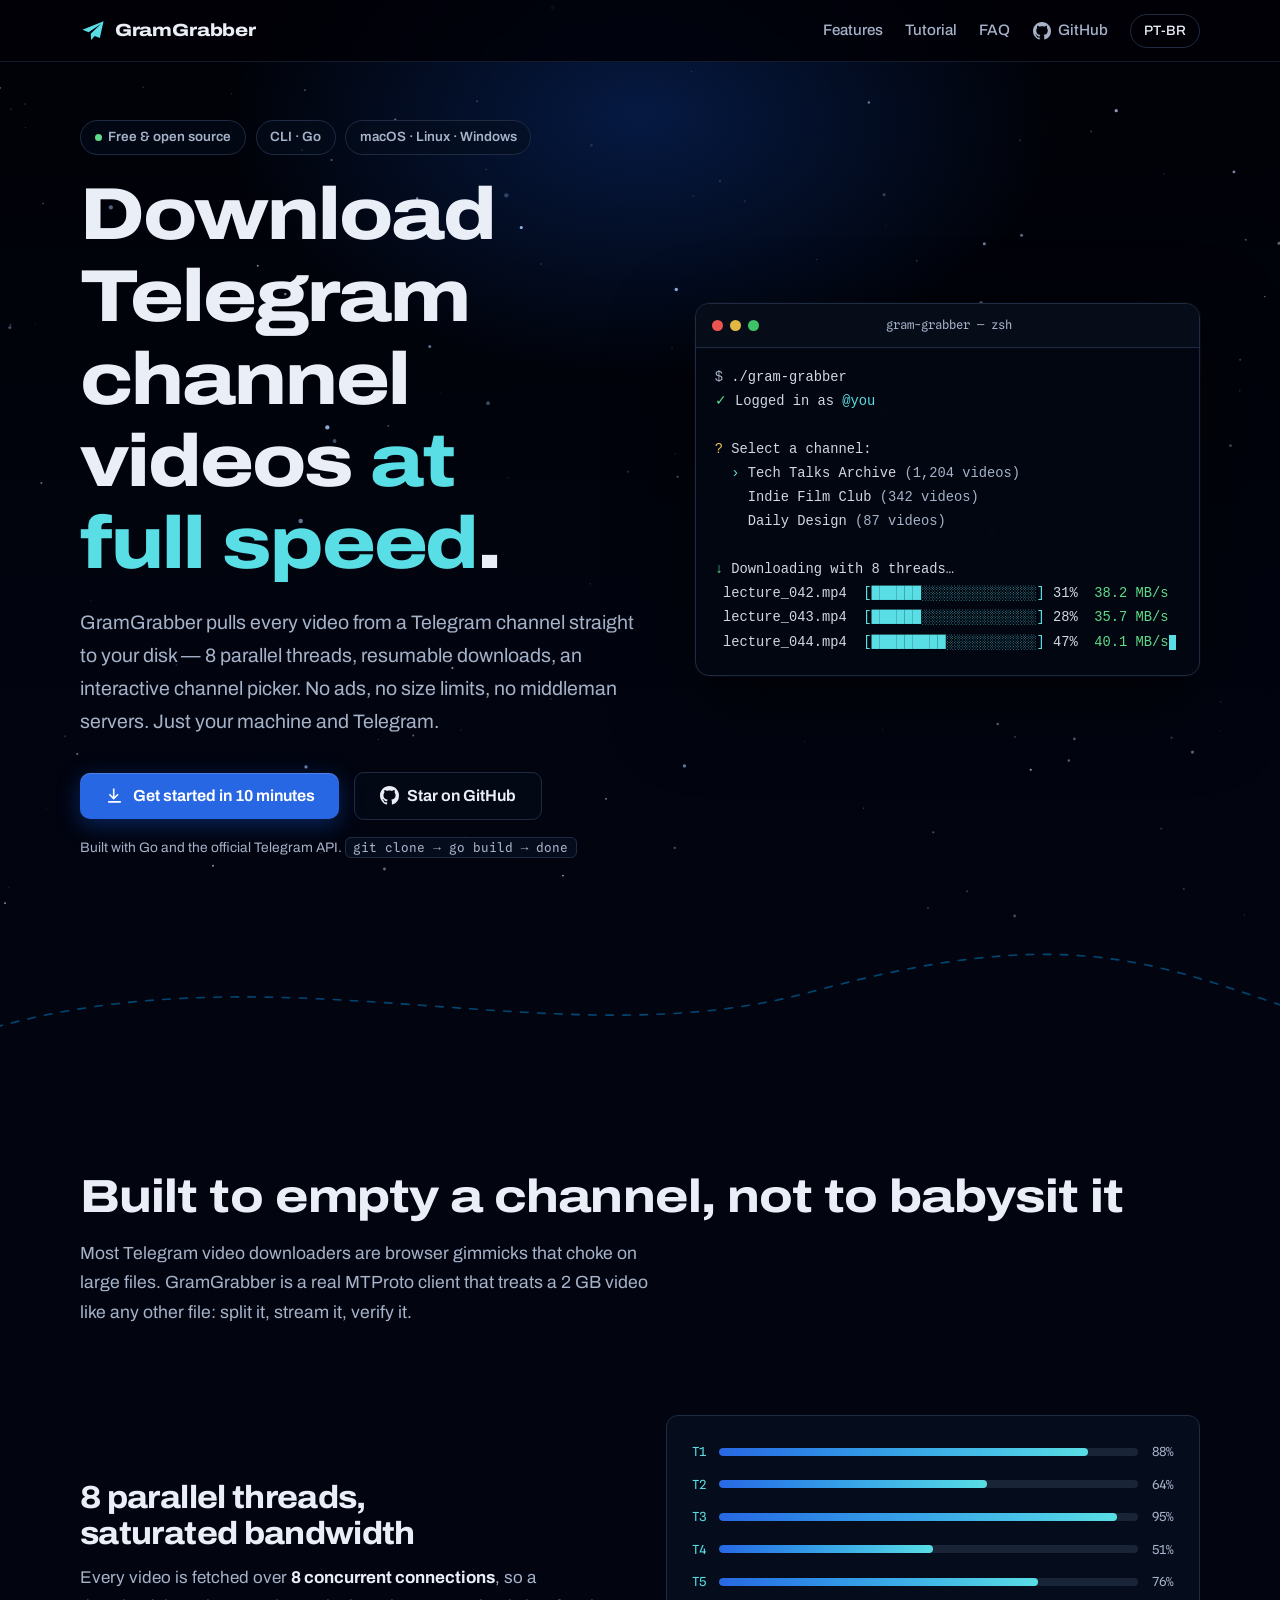
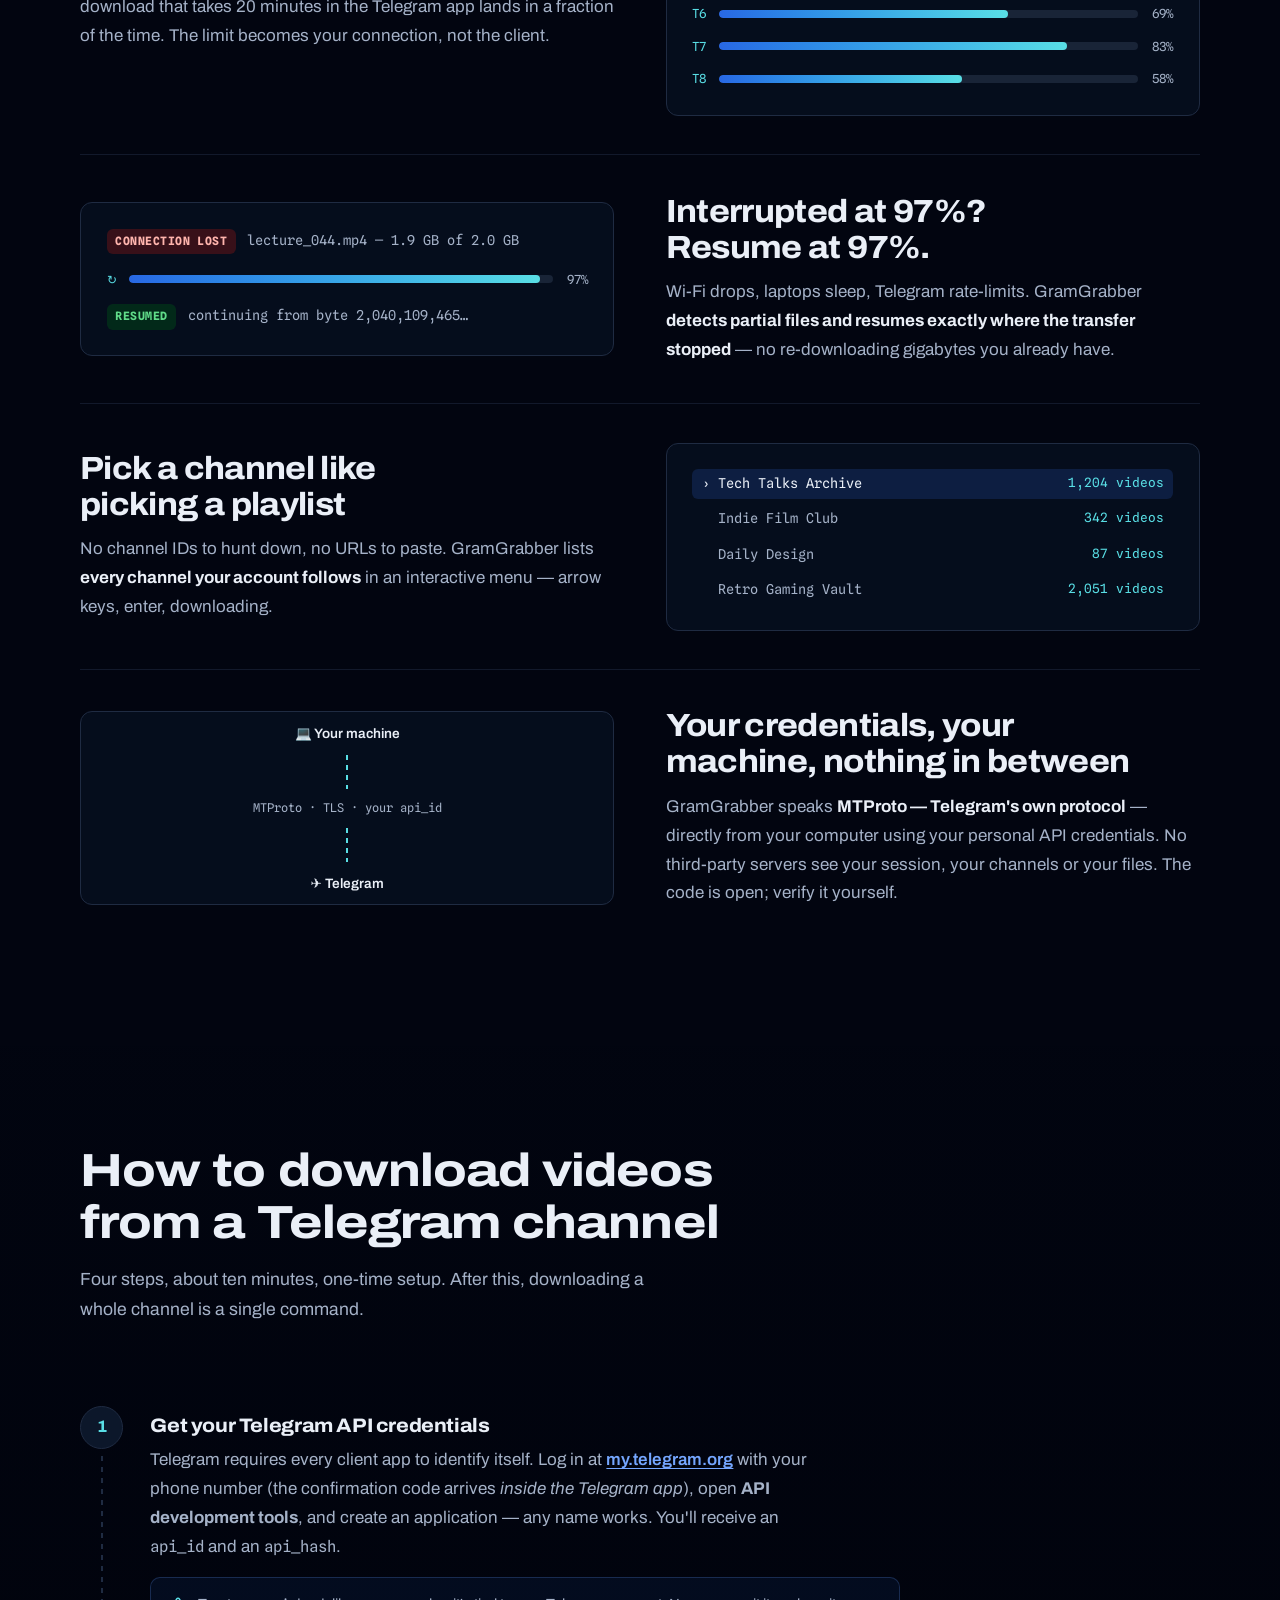
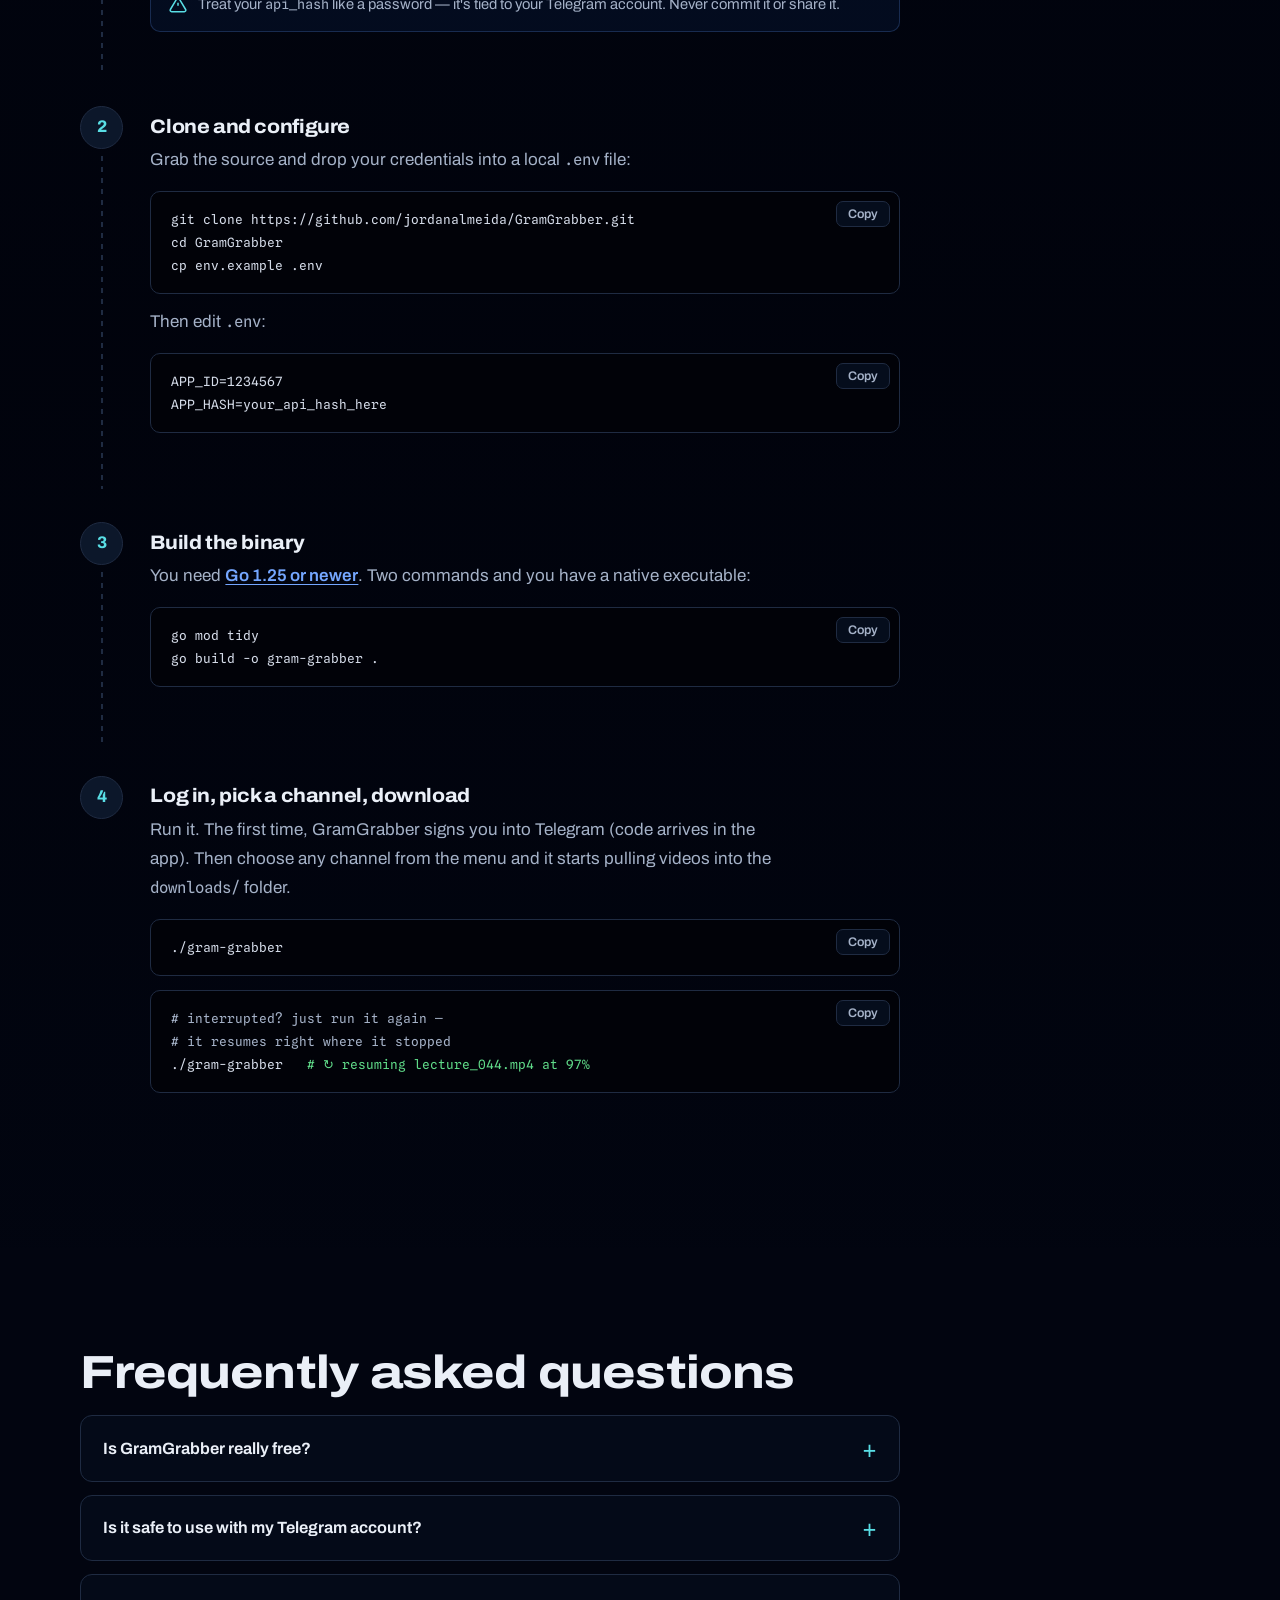
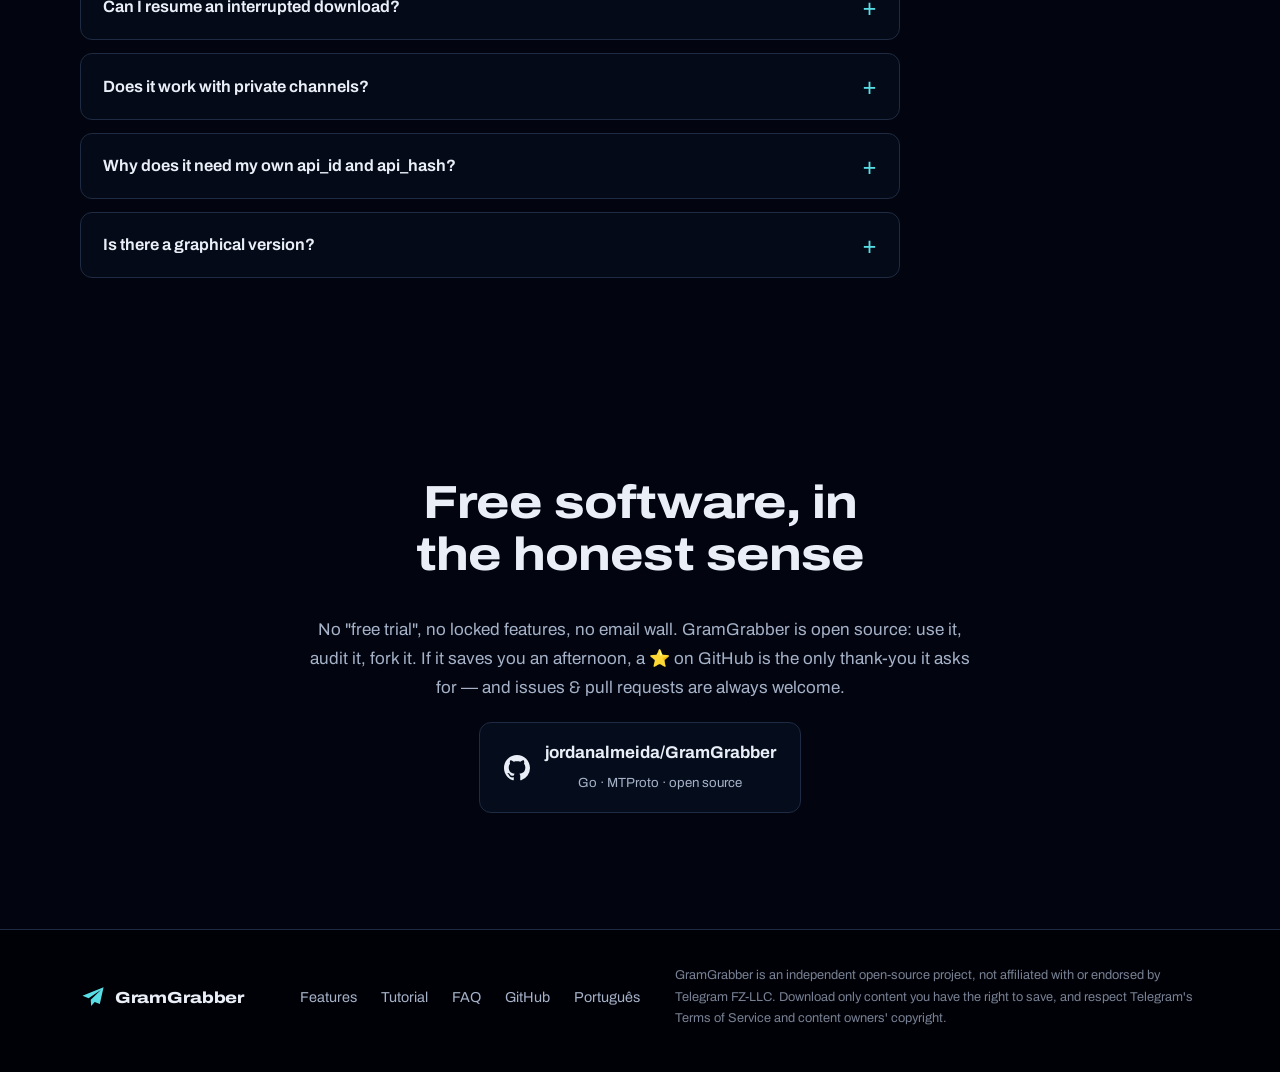
==== docs/index.html @ 890c3570 "Add bilingual landing page (EN + PT-BR) with SEO for GitHub Pages - Static HTML in docs/ ready for G" ====
<!DOCTYPE html>
<html lang="en">
<head>
<meta charset="UTF-8">
<meta name="viewport" content="width=device-width, initial-scale=1">
<title>GramGrabber — Free Open-Source Telegram Channel Video Downloader</title>
<meta name="description" content="Download videos from Telegram channels at full speed. GramGrabber is a free, open-source downloader with 8 parallel threads, resumable downloads and an interactive channel picker. No ads, no limits.">
<link rel="canonical" href="https://jordanalmeida.github.io/GramGrabber/">
<link rel="alternate" hreflang="en" href="https://jordanalmeida.github.io/GramGrabber/">
<link rel="alternate" hreflang="pt-BR" href="https://jordanalmeida.github.io/GramGrabber/pt/">
<link rel="alternate" hreflang="x-default" href="https://jordanalmeida.github.io/GramGrabber/">
<meta name="theme-color" content="#0a0d1c">
<link rel="icon" type="image/svg+xml" href="favicon.svg">

<!-- Open Graph -->
<meta property="og:type" content="website">
<meta property="og:site_name" content="GramGrabber">
<meta property="og:title" content="GramGrabber — Free Open-Source Telegram Channel Video Downloader">
<meta property="og:description" content="Download every video from a Telegram channel to your disk. 8 parallel threads, resumable downloads, open source. Free forever.">
<meta property="og:url" content="https://jordanalmeida.github.io/GramGrabber/">
<meta property="og:image" content="https://jordanalmeida.github.io/GramGrabber/og.png">
<meta property="og:image:width" content="1200">
<meta property="og:image:height" content="630">
<meta property="og:locale" content="en_US">
<meta property="og:locale:alternate" content="pt_BR">

<!-- Twitter -->
<meta name="twitter:card" content="summary_large_image">
<meta name="twitter:title" content="GramGrabber — Free Open-Source Telegram Channel Video Downloader">
<meta name="twitter:description" content="Download every video from a Telegram channel to your disk. 8 parallel threads, resumable, open source.">
<meta name="twitter:image" content="https://jordanalmeida.github.io/GramGrabber/og.png">

<!-- Structured data -->
<script type="application/ld+json">
{
  "@context": "https://schema.org",
  "@type": "SoftwareApplication",
  "name": "GramGrabber",
  "operatingSystem": "macOS, Linux, Windows",
  "applicationCategory": "UtilitiesApplication",
  "description": "A free, open-source CLI tool to download videos from Telegram channels with 8 parallel threads and resumable downloads.",
  "url": "https://jordanalmeida.github.io/GramGrabber/",
  "downloadUrl": "https://github.com/jordanalmeida/GramGrabber",
  "softwareRequirements": "Go 1.25+, Telegram API credentials",
  "offers": { "@type": "Offer", "price": "0", "priceCurrency": "USD" },
  "isAccessibleForFree": true,
  "license": "https://github.com/jordanalmeida/GramGrabber",
  "author": { "@type": "Person", "name": "Jordan Almeida", "url": "https://github.com/jordanalmeida" }
}
</script>
<script type="application/ld+json">
{
  "@context": "https://schema.org",
  "@type": "HowTo",
  "name": "How to download videos from a Telegram channel with GramGrabber",
  "description": "Get Telegram API credentials, build GramGrabber and download every video from a channel in four steps.",
  "totalTime": "PT10M",
  "tool": [{ "@type": "HowToTool", "name": "Go 1.25+" }],
  "step": [
    { "@type": "HowToStep", "position": 1, "name": "Get your Telegram API credentials", "text": "Log in at my.telegram.org, open API development tools and create an application to receive your api_id and api_hash.", "url": "https://jordanalmeida.github.io/GramGrabber/#step-1" },
    { "@type": "HowToStep", "position": 2, "name": "Clone and configure", "text": "Clone the GramGrabber repository, copy env.example to .env and fill in APP_ID and APP_HASH.", "url": "https://jordanalmeida.github.io/GramGrabber/#step-2" },
    { "@type": "HowToStep", "position": 3, "name": "Build", "text": "Run go mod tidy and go build -o gram-grabber to compile the binary.", "url": "https://jordanalmeida.github.io/GramGrabber/#step-3" },
    { "@type": "HowToStep", "position": 4, "name": "Log in and download", "text": "Run ./gram-grabber, sign in to Telegram, pick a channel from the interactive menu and watch videos land in the downloads folder.", "url": "https://jordanalmeida.github.io/GramGrabber/#step-4" }
  ]
}
</script>
<script type="application/ld+json">
{
  "@context": "https://schema.org",
  "@type": "FAQPage",
  "mainEntity": [
    { "@type": "Question", "name": "Is GramGrabber really free?", "acceptedAnswer": { "@type": "Answer", "text": "Yes. GramGrabber is free and open source. There are no ads, no premium tier, no download limits and no accounts. You can read every line of code on GitHub." } },
    { "@type": "Question", "name": "Is it safe to use with my Telegram account?", "acceptedAnswer": { "@type": "Answer", "text": "GramGrabber talks directly to Telegram through the official MTProto API using your own API credentials. Nothing passes through third-party servers, and your session stays on your machine." } },
    { "@type": "Question", "name": "Can I resume an interrupted download?", "acceptedAnswer": { "@type": "Answer", "text": "Yes. GramGrabber detects partially downloaded files and offers to resume exactly where the transfer stopped." } },
    { "@type": "Question", "name": "Does it work with private channels?", "acceptedAnswer": { "@type": "Answer", "text": "It works with any channel your Telegram account can access, including private channels you are a member of." } },
    { "@type": "Question", "name": "Why does it need my own api_id and api_hash?", "acceptedAnswer": { "@type": "Answer", "text": "Telegram requires every MTProto client to identify itself with API credentials. Using your own keeps the connection between you and Telegram only — GramGrabber never sees or stores them anywhere else." } },
    { "@type": "Question", "name": "Is there a graphical version?", "acceptedAnswer": { "@type": "Answer", "text": "A desktop app with a graphical interface is on the roadmap. Today GramGrabber ships as a fast command-line tool for macOS, Linux and Windows." } }
  ]
}
</script>

<style>
/* ============ tokens ============ */
:root{
  --bg: oklch(11.5% 0.03 262);
  --bg-deep: oklch(8% 0.025 262);
  --surface: oklch(16% 0.035 262);
  --surface-2: oklch(20.5% 0.042 262);
  --line: oklch(29% 0.045 262);
  --ink: oklch(95% 0.012 262);
  --muted: oklch(76% 0.035 262);
  --primary: oklch(55% 0.2 262);
  --primary-deep: oklch(46% 0.19 262);
  --primary-bright: oklch(73% 0.145 262);
  --accent: oklch(83% 0.115 200);
  --success: oklch(80% 0.16 152);
  --amber: oklch(83% 0.13 85);
  --radius: 12px;
  --z-nav: 10;
  --z-skip: 20;
  --font-sans: "Archivo", system-ui, -apple-system, sans-serif;
  --font-mono: "Spline Sans Mono", ui-monospace, "SF Mono", Menlo, monospace;
}
*,*::before,*::after{ box-sizing:border-box; margin:0; padding:0 }
html{ scroll-behavior:smooth; scroll-padding-top:5.5rem }
@media (prefers-reduced-motion: reduce){ html{ scroll-behavior:auto } }
body{
  background:var(--bg); color:var(--ink);
  font-family:var(--font-sans); font-size:1.0625rem; line-height:1.7;
  -webkit-font-smoothing:antialiased; overflow-x:hidden;
}
img,svg,canvas{ max-width:100%; display:block }
a{ color:var(--primary-bright); text-decoration-thickness:1px; text-underline-offset:3px }
a:hover{ color:var(--accent) }
h1,h2,h3{ line-height:1.12; text-wrap:balance; font-weight:750;
  font-variation-settings:"wdth" 118; letter-spacing:-0.02em }
h2{ font-size:clamp(1.8rem, 1.1rem + 3vw, 2.9rem); margin-bottom:1rem }
h3{ font-size:1.22rem; font-variation-settings:"wdth" 108 }
p{ max-width:68ch; text-wrap:pretty }
code,kbd{ font-family:var(--font-mono); font-size:.92em }
:focus-visible{ outline:2px solid var(--accent); outline-offset:3px; border-radius:4px }
::selection{ background:var(--primary); color:#fff }

.skip-link{ position:fixed; top:-4rem; left:1rem; z-index:var(--z-skip);
  background:var(--primary); color:#fff; padding:.6rem 1rem; border-radius:8px;
  transition:top .2s ease-out }
.skip-link:focus{ top:1rem }

.wrap{ width:min(1120px, 100% - 3rem); margin-inline:auto }
@media (max-width:640px){ .wrap{ width:calc(100% - 2.5rem) } }

/* ============ nav ============ */
.nav{
  position:fixed; inset:0 0 auto 0; z-index:var(--z-nav);
  background:color-mix(in oklab, var(--bg-deep) 82%, transparent);
  backdrop-filter:blur(14px); -webkit-backdrop-filter:blur(14px);
  border-bottom:1px solid color-mix(in oklab, var(--line) 60%, transparent);
}
.nav-inner{ display:flex; align-items:center; gap:1.6rem; padding:.85rem 0 }
.brand{ display:flex; align-items:center; gap:.55rem; font-weight:800; font-size:1.1rem;
  font-variation-settings:"wdth" 120; color:var(--ink); text-decoration:none; letter-spacing:-0.01em }
.brand svg{ width:26px; height:26px }
.nav-links{ display:flex; gap:1.4rem; margin-left:auto; align-items:center }
.nav-links a{ color:var(--muted); text-decoration:none; font-size:.95rem; font-weight:500 }
.nav-links a:hover{ color:var(--ink) }
.lang-switch{ border:1px solid var(--line); border-radius:999px; padding:.28rem .8rem;
  font-size:.85rem !important; color:var(--ink) !important; white-space:nowrap }
.lang-switch:hover{ border-color:var(--primary-bright) }
.nav-gh{ display:inline-flex; align-items:center; gap:.45rem }
.nav-gh svg{ width:18px; height:18px; fill:currentColor }
@media (max-width:820px){ .nav-links a:not(.lang-switch):not(.nav-gh){ display:none } }

/* ============ hero ============ */
.hero{ position:relative; min-height:100svh; display:flex; flex-direction:column;
  justify-content:center; padding:7.5rem 0 4rem; isolation:isolate; overflow:clip;
  background:linear-gradient(180deg, var(--bg-deep) 0%, var(--bg) 78%, var(--bg) 100%) }
#sky{ position:absolute; inset:0; z-index:-2; width:100%; height:100% }
.hero-glow{ position:absolute; z-index:-1; width:min(900px,120vw); aspect-ratio:1.6;
  left:50%; top:-18%; transform:translateX(-50%);
  background:radial-gradient(ellipse at center, oklch(46% 0.19 262 / .32), transparent 65%);
  pointer-events:none }
.hero-grid{ display:grid; grid-template-columns:1.05fr .95fr; gap:3.5rem; align-items:center }
.hero-grid > *{ min-width:0 }
@media (max-width:920px){ .hero-grid{ grid-template-columns:1fr; gap:2.8rem } }
.hero h1{
  font-size:clamp(2.5rem, 1.2rem + 5.4vw, 4.6rem);
  font-weight:800; letter-spacing:-0.028em; margin:1.1rem 0 1.3rem;
}
.hero h1 em{ font-style:normal; color:var(--accent) }
.hero-sub{ font-size:clamp(1.05rem, 1rem + .35vw, 1.22rem); color:var(--muted); max-width:52ch }
.hero-badges{ display:flex; flex-wrap:wrap; gap:.6rem; align-items:center }
.pill{ display:inline-flex; align-items:center; gap:.42rem; border:1px solid var(--line);
  border-radius:999px; padding:.32rem .85rem; font-size:.84rem; font-weight:600; color:var(--muted);
  background:color-mix(in oklab, var(--surface) 55%, transparent) }
.pill .dot{ width:7px; height:7px; border-radius:50%; background:var(--success) }
.cta-row{ display:flex; flex-wrap:wrap; gap:.9rem; margin-top:2.1rem; align-items:center }
.btn{ display:inline-flex; align-items:center; gap:.55rem; font-weight:650; font-size:1rem;
  padding:.85rem 1.55rem; border-radius:10px; text-decoration:none; line-height:1;
  transition:transform .18s cubic-bezier(.22,1,.36,1), box-shadow .18s ease-out, background .18s ease-out }
.btn-primary{ background:var(--primary); color:#fff;
  box-shadow:0 6px 22px oklch(46% 0.19 262 / .45), inset 0 1px 0 oklch(100% 0 0 / .18) }
.btn-primary:hover{ background:var(--primary-deep); color:#fff; transform:translateY(-2px);
  box-shadow:0 10px 30px oklch(46% 0.19 262 / .55), inset 0 1px 0 oklch(100% 0 0 / .18) }
.btn-ghost{ border:1px solid var(--line); color:var(--ink);
  background:color-mix(in oklab, var(--surface) 45%, transparent) }
.btn-ghost:hover{ border-color:var(--primary-bright); color:var(--ink); transform:translateY(-2px) }
.btn svg{ width:19px; height:19px; fill:currentColor }
.hero-note{ font-size:.86rem; color:var(--muted); margin-top:1rem }
.hero-note code{ background:var(--surface); border:1px solid var(--line);
  padding:.15rem .45rem; border-radius:6px }

/* ============ terminal ============ */
.term{ background:oklch(13% 0.028 262 / .92); border:1px solid var(--line);
  border-radius:14px; overflow:hidden; font-family:var(--font-mono); font-size:.86rem;
  box-shadow:0 30px 80px oklch(5% 0.02 262 / .6), 0 0 0 1px oklch(100% 0 0 / .03);
  backdrop-filter:blur(6px); -webkit-backdrop-filter:blur(6px) }
.term-bar{ display:flex; align-items:center; gap:.45rem; padding:.7rem 1rem;
  border-bottom:1px solid var(--line); background:oklch(17% 0.03 262 / .8) }
.term-bar i{ width:11px; height:11px; border-radius:50%; background:var(--line) }
.term-bar i:nth-child(1){ background:oklch(65% 0.19 25) }
.term-bar i:nth-child(2){ background:oklch(80% 0.14 90) }
.term-bar i:nth-child(3){ background:oklch(72% 0.17 150) }
.term-title{ margin-left:auto; margin-right:auto; color:var(--muted); font-size:.76rem;
  transform:translateX(-1.6rem) }
.term-body{ padding:1.1rem 1.2rem 1.3rem; min-height:19.5rem; line-height:1.75;
  color:oklch(88% 0.02 262); overflow-x:auto }
@media (max-width:480px){ .term{ font-size:.7rem } .term-body{ min-height:16rem } }
.term-body .tp{ color:var(--muted) } /* prompt */
.term-body .tg{ color:var(--success) }
.term-body .tc{ color:var(--accent) }
.term-body .ta{ color:var(--amber) }
.term-body .bar-bg{ color:oklch(38% 0.05 262) }
.term-caret{ display:inline-block; width:.55em; height:1.05em; background:var(--accent);
  vertical-align:text-bottom; animation:blink 1.06s steps(1) infinite }
@keyframes blink{ 50%{ opacity:0 } }
@media (prefers-reduced-motion: reduce){ .term-caret{ animation:none } }

/* ============ flight path divider ============ */
.flight{ position:relative; height:150px; margin:-1px 0; pointer-events:none }
.flight svg{ position:absolute; inset:0; width:100%; height:100% }
.flight .path{ fill:none; stroke:oklch(55% 0.16 240 / .55); stroke-width:1.6;
  stroke-dasharray:7 9; stroke-linecap:round }
.flight .plane{ fill:var(--accent) }

/* ============ sections ============ */
section{ padding:clamp(4rem, 3rem + 4vw, 7rem) 0; position:relative }
.section-lede{ color:var(--muted); font-size:1.1rem; max-width:58ch; margin-bottom:3rem }

/* features — alternating rows */
.feat{ display:grid; grid-template-columns:1fr 1fr; gap:clamp(2rem,4vw,4.5rem);
  align-items:center; padding:clamp(2.2rem,3vw,3.4rem) 0 }
.feat + .feat{ border-top:1px solid color-mix(in oklab, var(--line) 55%, transparent) }
.feat:nth-child(even) .feat-visual{ order:-1 }
@media (max-width:820px){
  .feat{ grid-template-columns:1fr }
  .feat:nth-child(even) .feat-visual{ order:0 }
}
.feat h3{ font-size:clamp(1.4rem,1.1rem + 1.4vw,2rem); margin-bottom:.8rem }
.feat p{ color:var(--muted) }
.feat p strong{ color:var(--ink) }
.feat-visual{ background:var(--surface); border:1px solid var(--line); border-radius:var(--radius);
  padding:1.6rem; font-family:var(--font-mono); font-size:.85rem; overflow:hidden }
.threads{ display:grid; gap:.7rem }
.thread{ display:grid; grid-template-columns:auto 1fr auto; gap:.8rem; align-items:center;
  color:var(--muted) }
.thread .tno{ color:var(--accent); font-size:.78rem }
.thread .track{ height:8px; border-radius:99px; background:oklch(26% 0.04 262); overflow:hidden }
.thread .fill{ display:block; height:100%; border-radius:99px;
  background:linear-gradient(90deg, var(--primary), var(--accent));
  width:var(--w,60%); transition:width 1.4s cubic-bezier(.22,1,.36,1) }
.thread .pct{ font-size:.78rem; min-width:3.2ch; text-align:right }
.resume-demo{ display:grid; gap:.9rem; color:var(--muted) }
.resume-demo .row{ display:flex; gap:.7rem; align-items:baseline; flex-wrap:wrap }
.resume-demo .tag{ font-size:.72rem; font-weight:700; letter-spacing:.04em; padding:.18rem .55rem;
  border-radius:6px }
.tag-stop{ background:oklch(35% 0.12 25 / .5); color:oklch(85% 0.1 25) }
.tag-go{ background:oklch(32% 0.1 152 / .55); color:var(--success) }
.picker-demo{ display:grid; gap:.35rem; color:var(--muted) }
.picker-demo .sel{ color:var(--ink); background:oklch(30% 0.09 262 / .6); border-radius:6px;
  padding:.2rem .6rem; display:flex; justify-content:space-between; gap:1rem }
.picker-demo .opt{ padding:.2rem .6rem; display:flex; justify-content:space-between; gap:1rem }
.picker-demo .count{ color:var(--accent); font-size:.8rem }
.mtproto{ display:grid; gap:.6rem; justify-items:center; text-align:center; padding:.6rem 0 }
.mtproto .node{ display:flex; align-items:center; gap:.55rem; color:var(--ink); font-weight:600;
  font-family:var(--font-sans) }
.mtproto .link-line{ width:2px; height:34px;
  background:repeating-linear-gradient(180deg, var(--accent) 0 5px, transparent 5px 10px) }
.mtproto .lbl{ font-size:.75rem; color:var(--muted) }

/* ============ tutorial ============ */
.tutorial{ background:linear-gradient(180deg, var(--bg) 0%, oklch(10% 0.03 262) 50%, var(--bg) 100%) }
.steps{ display:block; counter-reset:step; max-width:820px }
.step{ position:relative; padding:2.2rem 0 2.6rem 4.4rem }
.step::before{ counter-increment:step; content:counter(step);
  position:absolute; left:0; top:2.05rem; width:2.7rem; height:2.7rem;
  display:grid; place-items:center; border-radius:50%;
  background:var(--surface-2); border:1px solid var(--line);
  color:var(--accent); font-weight:750; font-size:1.05rem }
.step::after{ content:""; position:absolute; left:1.32rem; top:5.2rem; bottom:0; width:2px;
  background:repeating-linear-gradient(180deg, var(--line) 0 5px, transparent 5px 11px) }
.step:last-child::after{ display:none }
.step h3{ margin-bottom:.55rem; padding-top:.45rem }
.step p{ color:var(--muted); margin-bottom:1rem }
.step p a{ font-weight:600 }
.codeblock{ position:relative; background:oklch(9% 0.025 262); border:1px solid var(--line);
  border-radius:10px; margin:.9rem 0; max-width:100% }
.codeblock pre{ padding:1rem 5.2rem 1rem 1.2rem; overflow-x:auto; font-family:var(--font-mono);
  font-size:.87rem; line-height:1.65; color:oklch(89% 0.02 262) }
.codeblock .cm{ color:var(--muted) }
.codeblock .cs{ color:var(--success) }
.copy-btn{ position:absolute; top:.55rem; right:.55rem; border:1px solid var(--line);
  background:var(--surface); color:var(--muted); font-family:var(--font-sans); font-size:.78rem;
  font-weight:600; padding:.32rem .7rem; border-radius:7px; cursor:pointer;
  transition:color .15s, border-color .15s }
.copy-btn:hover{ color:var(--ink); border-color:var(--primary-bright) }
.step-tip{ display:flex; gap:.7rem; background:oklch(20% 0.06 262 / .5);
  border:1px solid oklch(38% 0.09 262 / .6); border-radius:10px; padding:.85rem 1.1rem;
  font-size:.92rem; color:var(--muted) }
.step-tip svg{ flex:none; width:18px; height:18px; margin-top:.22rem; stroke:var(--accent) }

/* ============ faq ============ */
.faq-list{ max-width:820px; display:grid; gap:.8rem }
.faq-item{ border:1px solid var(--line); border-radius:var(--radius);
  background:color-mix(in oklab, var(--surface) 70%, transparent); overflow:hidden }
.faq-item summary{ cursor:pointer; list-style:none; display:flex; justify-content:space-between;
  gap:1rem; align-items:center; padding:1.15rem 1.4rem; font-weight:650; font-size:1.02rem }
.faq-item summary::-webkit-details-marker{ display:none }
.faq-item summary::after{ content:"+"; font-size:1.5rem; font-weight:400; color:var(--accent);
  line-height:1; transition:transform .25s cubic-bezier(.22,1,.36,1) }
.faq-item[open] summary::after{ transform:rotate(45deg) }
.faq-item .faq-a{ padding:0 1.4rem 1.25rem; color:var(--muted) }
@media (prefers-reduced-motion: reduce){ .faq-item summary::after{ transition:none } }

/* ============ open source ============ */
.oss{ text-align:center; padding-bottom:clamp(5rem,4rem + 4vw,8rem) }
.oss-inner{ max-width:680px; margin-inline:auto; display:grid; justify-items:center; gap:1.2rem }
.oss p{ color:var(--muted) }
.gh-card{ display:inline-flex; align-items:center; gap:.9rem; border:1px solid var(--line);
  border-radius:12px; padding:1rem 1.5rem; text-decoration:none; color:var(--ink);
  background:var(--surface); transition:border-color .2s, transform .2s cubic-bezier(.22,1,.36,1) }
.gh-card:hover{ border-color:var(--primary-bright); transform:translateY(-2px); color:var(--ink) }
.gh-card svg{ width:26px; height:26px; fill:var(--ink) }
.gh-card .gh-name{ font-weight:700 }
.gh-card .gh-sub{ font-size:.83rem; color:var(--muted) }

/* ============ footer ============ */
footer{ border-top:1px solid var(--line); padding:2.2rem 0 2.6rem;
  color:var(--muted); font-size:.9rem; background:var(--bg-deep) }
.foot-inner{ display:flex; flex-wrap:wrap; gap:1.2rem 2.2rem; align-items:center }
.foot-inner .brand{ font-size:1rem }
.foot-links{ display:flex; gap:1.5rem; margin-left:auto; flex-wrap:wrap }
.foot-links a{ color:var(--muted); text-decoration:none }
.foot-links a:hover{ color:var(--ink) }
.legal{ width:100%; font-size:.8rem; color:oklch(60% 0.03 262); max-width:75ch }

/* ============ reveals (JS enhancement only) ============ */
.js .reveal{ opacity:0; transform:translateY(22px);
  transition:opacity .7s ease-out, transform .7s cubic-bezier(.22,1,.36,1) }
.js .reveal.in{ opacity:1; transform:none }
@media (prefers-reduced-motion: reduce){
  .js .reveal{ opacity:1; transform:none; transition:none }
}
</style>

<link rel="preconnect" href="https://fonts.googleapis.com">
<link rel="preconnect" href="https://fonts.gstatic.com" crossorigin>
<link href="https://fonts.googleapis.com/css2?family=Archivo:wdth,wght@62..125,100..900&family=Spline+Sans+Mono:wght@400;500;600&display=swap" rel="stylesheet">
</head>
<body>
<a class="skip-link" href="#main">Skip to content</a>

<nav class="nav" aria-label="Main">
  <div class="wrap nav-inner">
    <a class="brand" href="#top" aria-label="GramGrabber home">
      <svg viewBox="0 0 32 32" aria-hidden="true"><path d="M29 4 3 14.4l7.6 3.2L26 7 13.2 19.5l.5 7.5 4.4-5 6.3 2.7L29 4Z" fill="oklch(83% 0.115 200)"/></svg>
      GramGrabber
    </a>
    <div class="nav-links">
      <a href="#features">Features</a>
      <a href="#tutorial">Tutorial</a>
      <a href="#faq">FAQ</a>
      <a class="nav-gh" href="https://github.com/jordanalmeida/GramGrabber" rel="noopener">
        <svg viewBox="0 0 16 16" aria-hidden="true"><path d="M8 0C3.58 0 0 3.58 0 8c0 3.54 2.29 6.53 5.47 7.59.4.07.55-.17.55-.38 0-.19-.01-.82-.01-1.49-2.01.37-2.53-.49-2.69-.94-.09-.23-.48-.94-.82-1.13-.28-.15-.68-.52-.01-.53.63-.01 1.08.58 1.23.82.72 1.21 1.87.87 2.33.66.07-.52.28-.87.51-1.07-1.78-.2-3.64-.89-3.64-3.95 0-.87.31-1.59.82-2.15-.08-.2-.36-1.02.08-2.12 0 0 .67-.21 2.2.82.64-.18 1.32-.27 2-.27s1.36.09 2 .27c1.53-1.04 2.2-.82 2.2-.82.44 1.1.16 1.92.08 2.12.51.56.82 1.27.82 2.15 0 3.07-1.87 3.75-3.65 3.95.29.25.54.73.54 1.48 0 1.07-.01 1.93-.01 2.2 0 .21.15.46.55.38A8.01 8.01 0 0 0 16 8c0-4.42-3.58-8-8-8Z"/></svg>
        GitHub
      </a>
      <a class="lang-switch" href="pt/" lang="pt-BR" hreflang="pt-BR">PT-BR</a>
    </div>
  </div>
</nav>

<main id="main">
<!-- ================= HERO ================= -->
<header class="hero" id="top">
  <canvas id="sky" aria-hidden="true"></canvas>
  <div class="hero-glow" aria-hidden="true"></div>
  <div class="wrap hero-grid">
    <div>
      <div class="hero-badges">
        <span class="pill"><span class="dot"></span>Free &amp; open source</span>
        <span class="pill">CLI · Go</span>
        <span class="pill">macOS · Linux · Windows</span>
      </div>
      <h1>Download Telegram channel videos <em>at full speed</em>.</h1>
      <p class="hero-sub">GramGrabber pulls every video from a Telegram channel straight to your disk — 8 parallel threads, resumable downloads, an interactive channel picker. No ads, no size limits, no middleman servers. Just your machine and Telegram.</p>
      <div class="cta-row">
        <a class="btn btn-primary" href="#tutorial">
          <svg viewBox="0 0 24 24" aria-hidden="true"><path d="M12 3v10.6l3.8-3.8 1.4 1.4-6.2 6.2-6.2-6.2 1.4-1.4L10 13.6V3h2Zm-8 16h16v2H4v-2Z"/></svg>
          Get started in 10 minutes
        </a>
        <a class="btn btn-ghost" href="https://github.com/jordanalmeida/GramGrabber" rel="noopener">
          <svg viewBox="0 0 16 16" aria-hidden="true"><path d="M8 0C3.58 0 0 3.58 0 8c0 3.54 2.29 6.53 5.47 7.59.4.07.55-.17.55-.38 0-.19-.01-.82-.01-1.49-2.01.37-2.53-.49-2.69-.94-.09-.23-.48-.94-.82-1.13-.28-.15-.68-.52-.01-.53.63-.01 1.08.58 1.23.82.72 1.21 1.87.87 2.33.66.07-.52.28-.87.51-1.07-1.78-.2-3.64-.89-3.64-3.95 0-.87.31-1.59.82-2.15-.08-.2-.36-1.02.08-2.12 0 0 .67-.21 2.2.82.64-.18 1.32-.27 2-.27s1.36.09 2 .27c1.53-1.04 2.2-.82 2.2-.82.44 1.1.16 1.92.08 2.12.51.56.82 1.27.82 2.15 0 3.07-1.87 3.75-3.65 3.95.29.25.54.73.54 1.48 0 1.07-.01 1.93-.01 2.2 0 .21.15.46.55.38A8.01 8.01 0 0 0 16 8c0-4.42-3.58-8-8-8Z"/></svg>
          Star on GitHub
        </a>
      </div>
      <p class="hero-note">Built with Go and the official Telegram API. <code>git clone → go build → done</code></p>
    </div>

    <div class="term reveal" aria-label="GramGrabber terminal demo">
      <div class="term-bar" aria-hidden="true"><i></i><i></i><i></i><span class="term-title">gram-grabber — zsh</span></div>
      <pre class="term-body" id="termDemo"><span class="tp">$</span> ./gram-grabber
<span class="tg">✓</span> Logged in as <span class="tc">@you</span>

<span class="ta">?</span> Select a channel:
  <span class="tc">›</span> Tech Talks Archive <span class="tp">(1,204 videos)</span>
    Indie Film Club <span class="tp">(342 videos)</span>
    Daily Design <span class="tp">(87 videos)</span>

<span class="tg">↓</span> Downloading with 8 threads…
 lecture_042.mp4  <span class="tc">[██████████████░░░░░░]</span> 71%  <span class="tg">38.2 MB/s</span>
 lecture_043.mp4  <span class="tc">[█████████░░░░░░░░░░░]</span> 46%  <span class="tg">35.7 MB/s</span>
 lecture_044.mp4  <span class="tc">[███████████████████░]</span> 97%  <span class="tg">40.1 MB/s</span><span class="term-caret" aria-hidden="true"></span></pre>
    </div>
  </div>
</header>

<div class="flight" aria-hidden="true">
  <svg viewBox="0 0 1200 150" preserveAspectRatio="none">
    <path class="path" id="flightPath" d="M-20,110 C260,20 520,140 760,70 S1080,40 1220,90"/>
    <g id="planeG"><path class="plane" d="M0,-7 L14,0 L0,7 L3.5,0 Z"/></g>
  </svg>
</div>

<!-- ================= FEATURES ================= -->
<section id="features" aria-labelledby="features-h">
  <div class="wrap">
    <h2 id="features-h" class="reveal">Built to empty a channel, not to babysit it</h2>
    <p class="section-lede reveal">Most Telegram video downloaders are browser gimmicks that choke on large files. GramGrabber is a real MTProto client that treats a 2&nbsp;GB video like any other file: split it, stream it, verify it.</p>

    <div class="feat reveal">
      <div>
        <h3>8 parallel threads, saturated bandwidth</h3>
        <p>Every video is fetched over <strong>8 concurrent connections</strong>, so a download that takes 20 minutes in the Telegram app lands in a fraction of the time. The limit becomes your connection, not the client.</p>
      </div>
      <div class="feat-visual threads" role="img" aria-label="Eight download threads running in parallel">
        <div class="thread"><span class="tno">T1</span><span class="track"><span class="fill" style="--w:88%"></span></span><span class="pct">88%</span></div>
        <div class="thread"><span class="tno">T2</span><span class="track"><span class="fill" style="--w:64%"></span></span><span class="pct">64%</span></div>
        <div class="thread"><span class="tno">T3</span><span class="track"><span class="fill" style="--w:95%"></span></span><span class="pct">95%</span></div>
        <div class="thread"><span class="tno">T4</span><span class="track"><span class="fill" style="--w:51%"></span></span><span class="pct">51%</span></div>
        <div class="thread"><span class="tno">T5</span><span class="track"><span class="fill" style="--w:76%"></span></span><span class="pct">76%</span></div>
        <div class="thread"><span class="tno">T6</span><span class="track"><span class="fill" style="--w:69%"></span></span><span class="pct">69%</span></div>
        <div class="thread"><span class="tno">T7</span><span class="track"><span class="fill" style="--w:83%"></span></span><span class="pct">83%</span></div>
        <div class="thread"><span class="tno">T8</span><span class="track"><span class="fill" style="--w:58%"></span></span><span class="pct">58%</span></div>
      </div>
    </div>

    <div class="feat reveal">
      <div>
        <h3>Interrupted at 97%? Resume at 97%.</h3>
        <p>Wi-Fi drops, laptops sleep, Telegram rate-limits. GramGrabber <strong>detects partial files and resumes exactly where the transfer stopped</strong> — no re-downloading gigabytes you already have.</p>
      </div>
      <div class="feat-visual resume-demo" role="img" aria-label="A download interrupted at 97 percent resuming from the same point">
        <div class="row"><span class="tag tag-stop">CONNECTION LOST</span><span>lecture_044.mp4 — 1.9 GB of 2.0 GB</span></div>
        <div class="thread"><span class="tno">↻</span><span class="track"><span class="fill" style="--w:97%"></span></span><span class="pct">97%</span></div>
        <div class="row"><span class="tag tag-go">RESUMED</span><span>continuing from byte 2,040,109,465…</span></div>
      </div>
    </div>

    <div class="feat reveal">
      <div>
        <h3>Pick a channel like picking a playlist</h3>
        <p>No channel IDs to hunt down, no URLs to paste. GramGrabber lists <strong>every channel your account follows</strong> in an interactive menu — arrow keys, enter, downloading.</p>
      </div>
      <div class="feat-visual picker-demo" role="img" aria-label="Interactive channel selection menu">
        <div class="sel"><span>› Tech Talks Archive</span><span class="count">1,204 videos</span></div>
        <div class="opt"><span>&nbsp;&nbsp;Indie Film Club</span><span class="count">342 videos</span></div>
        <div class="opt"><span>&nbsp;&nbsp;Daily Design</span><span class="count">87 videos</span></div>
        <div class="opt"><span>&nbsp;&nbsp;Retro Gaming Vault</span><span class="count">2,051 videos</span></div>
      </div>
    </div>

    <div class="feat reveal">
      <div>
        <h3>Your credentials, your machine, nothing in between</h3>
        <p>GramGrabber speaks <strong>MTProto — Telegram's own protocol</strong> — directly from your computer using your personal API credentials. No third-party servers see your session, your channels or your files. The code is open; verify it yourself.</p>
      </div>
      <div class="feat-visual mtproto" role="img" aria-label="Diagram: your machine connects directly to Telegram with no server in between">
        <div class="node">💻 Your machine</div>
        <div class="link-line"></div>
        <div class="lbl">MTProto · TLS · your api_id</div>
        <div class="link-line"></div>
        <div class="node">✈️ Telegram</div>
      </div>
    </div>
  </div>
</section>

<!-- ================= TUTORIAL ================= -->
<section id="tutorial" class="tutorial" aria-labelledby="tutorial-h">
  <div class="wrap">
    <h2 id="tutorial-h" class="reveal">How to download videos from a Telegram channel</h2>
    <p class="section-lede reveal">Four steps, about ten minutes, one-time setup. After this, downloading a whole channel is a single command.</p>

    <div class="steps">
      <div class="step reveal" id="step-1">
        <h3>Get your Telegram API credentials</h3>
        <p>Telegram requires every client app to identify itself. Log in at <a href="https://my.telegram.org" rel="noopener">my.telegram.org</a> with your phone number (the confirmation code arrives <em>inside the Telegram app</em>), open <strong>API development tools</strong>, and create an application — any name works. You'll receive an <code>api_id</code> and an <code>api_hash</code>.</p>
        <div class="step-tip">
          <svg viewBox="0 0 24 24" fill="none" stroke-width="2" aria-hidden="true"><path d="M12 9v4m0 4h.01M10.3 3.9 1.8 18a2 2 0 0 0 1.7 3h17a2 2 0 0 0 1.7-3L13.7 3.9a2 2 0 0 0-3.4 0Z"/></svg>
          <span>Treat your <code>api_hash</code> like a password — it's tied to your Telegram account. Never commit it or share it.</span>
        </div>
      </div>

      <div class="step reveal" id="step-2">
        <h3>Clone and configure</h3>
        <p>Grab the source and drop your credentials into a local <code>.env</code> file:</p>
        <div class="codeblock"><pre><code>git clone https://github.com/jordanalmeida/GramGrabber.git
cd GramGrabber
cp env.example .env</code></pre><button class="copy-btn" type="button" aria-label="Copy commands">Copy</button></div>
        <p>Then edit <code>.env</code>:</p>
        <div class="codeblock"><pre><code>APP_ID=1234567
APP_HASH=your_api_hash_here</code></pre><button class="copy-btn" type="button" aria-label="Copy .env template">Copy</button></div>
      </div>

      <div class="step reveal" id="step-3">
        <h3>Build the binary</h3>
        <p>You need <a href="https://go.dev/dl/" rel="noopener">Go 1.25 or newer</a>. Two commands and you have a native executable:</p>
        <div class="codeblock"><pre><code>go mod tidy
go build -o gram-grabber .</code></pre><button class="copy-btn" type="button" aria-label="Copy build commands">Copy</button></div>
      </div>

      <div class="step reveal" id="step-4">
        <h3>Log in, pick a channel, download</h3>
        <p>Run it. The first time, GramGrabber signs you into Telegram (code arrives in the app). Then choose any channel from the menu and it starts pulling videos into the <code>downloads/</code> folder.</p>
        <div class="codeblock"><pre><code>./gram-grabber</code></pre><button class="copy-btn" type="button" aria-label="Copy run command">Copy</button></div>
        <div class="codeblock"><pre><code><span class="cm"># interrupted? just run it again —</span>
<span class="cm"># it resumes right where it stopped</span>
./gram-grabber   <span class="cs"># ↻ resuming lecture_044.mp4 at 97%</span></code></pre><button class="copy-btn" type="button" aria-label="Copy resume command">Copy</button></div>
      </div>
    </div>
  </div>
</section>

<!-- ================= FAQ ================= -->
<section id="faq" aria-labelledby="faq-h">
  <div class="wrap">
    <h2 id="faq-h" class="reveal">Frequently asked questions</h2>
    <div class="faq-list">
      <details class="faq-item reveal">
        <summary>Is GramGrabber really free?</summary>
        <div class="faq-a"><p>Yes — free and open source, forever. No ads, no premium tier, no download limits, no accounts, no telemetry. You can read every line of code <a href="https://github.com/jordanalmeida/GramGrabber" rel="noopener">on GitHub</a>.</p></div>
      </details>
      <details class="faq-item reveal">
        <summary>Is it safe to use with my Telegram account?</summary>
        <div class="faq-a"><p>GramGrabber connects directly to Telegram through the official MTProto API — the same protocol the official apps use — with your own credentials. Nothing passes through third-party servers, and your session file stays on your machine.</p></div>
      </details>
      <details class="faq-item reveal">
        <summary>Can I resume an interrupted download?</summary>
        <div class="faq-a"><p>Yes. GramGrabber detects partially downloaded files and offers to continue exactly where the transfer stopped — even after a crash, a network drop or a reboot.</p></div>
      </details>
      <details class="faq-item reveal">
        <summary>Does it work with private channels?</summary>
        <div class="faq-a"><p>It works with any channel your Telegram account can access, including private channels you're a member of. It cannot (and will not) access channels you don't belong to.</p></div>
      </details>
      <details class="faq-item reveal">
        <summary>Why does it need my own api_id and api_hash?</summary>
        <div class="faq-a"><p>Telegram requires every MTProto client to identify itself with API credentials. Using your own keeps the connection strictly between you and Telegram — GramGrabber never sees, stores or transmits them anywhere else. Getting them takes two minutes at <a href="https://my.telegram.org" rel="noopener">my.telegram.org</a> (covered in <a href="#step-1">step 1 of the tutorial</a>).</p></div>
      </details>
      <details class="faq-item reveal">
        <summary>Is there a graphical version?</summary>
        <div class="faq-a"><p>A desktop app with a graphical interface is on the roadmap. Today GramGrabber ships as a fast CLI for macOS, Linux and Windows — <a href="https://github.com/jordanalmeida/GramGrabber" rel="noopener">watch the repo</a> to be notified when the GUI lands.</p></div>
      </details>
    </div>
  </div>
</section>

<!-- ================= OPEN SOURCE ================= -->
<section class="oss" aria-labelledby="oss-h">
  <div class="wrap oss-inner">
    <h2 id="oss-h" class="reveal">Free software, in the honest sense</h2>
    <p class="reveal">No "free trial", no locked features, no email wall. GramGrabber is open source: use it, audit it, fork it. If it saves you an afternoon, a ⭐ on GitHub is the only thank-you it asks for — and issues &amp; pull requests are always welcome.</p>
    <a class="gh-card reveal" href="https://github.com/jordanalmeida/GramGrabber" rel="noopener">
      <svg viewBox="0 0 16 16" aria-hidden="true"><path d="M8 0C3.58 0 0 3.58 0 8c0 3.54 2.29 6.53 5.47 7.59.4.07.55-.17.55-.38 0-.19-.01-.82-.01-1.49-2.01.37-2.53-.49-2.69-.94-.09-.23-.48-.94-.82-1.13-.28-.15-.68-.52-.01-.53.63-.01 1.08.58 1.23.82.72 1.21 1.87.87 2.33.66.07-.52.28-.87.51-1.07-1.78-.2-3.64-.89-3.64-3.95 0-.87.31-1.59.82-2.15-.08-.2-.36-1.02.08-2.12 0 0 .67-.21 2.2.82.64-.18 1.32-.27 2-.27s1.36.09 2 .27c1.53-1.04 2.2-.82 2.2-.82.44 1.1.16 1.92.08 2.12.51.56.82 1.27.82 2.15 0 3.07-1.87 3.75-3.65 3.95.29.25.54.73.54 1.48 0 1.07-.01 1.93-.01 2.2 0 .21.15.46.55.38A8.01 8.01 0 0 0 16 8c0-4.42-3.58-8-8-8Z"/></svg>
      <span><span class="gh-name">jordanalmeida/GramGrabber</span><br><span class="gh-sub">Go · MTProto · open source</span></span>
    </a>
  </div>
</section>
</main>

<footer>
  <div class="wrap foot-inner">
    <a class="brand" href="#top">
      <svg viewBox="0 0 32 32" aria-hidden="true" width="22" height="22"><path d="M29 4 3 14.4l7.6 3.2L26 7 13.2 19.5l.5 7.5 4.4-5 6.3 2.7L29 4Z" fill="oklch(83% 0.115 200)"/></svg>
      GramGrabber
    </a>
    <div class="foot-links">
      <a href="#features">Features</a>
      <a href="#tutorial">Tutorial</a>
      <a href="#faq">FAQ</a>
      <a href="https://github.com/jordanalmeida/GramGrabber" rel="noopener">GitHub</a>
      <a href="pt/" lang="pt-BR" hreflang="pt-BR">Português</a>
    </div>
    <p class="legal">GramGrabber is an independent open-source project, not affiliated with or endorsed by Telegram FZ-LLC. Download only content you have the right to save, and respect Telegram's Terms of Service and content owners' copyright.</p>
  </div>
</footer>

<script>
document.documentElement.classList.add('js');
const reduced = matchMedia('(prefers-reduced-motion: reduce)').matches;

/* ---------- scroll reveals ---------- */
const io = new IntersectionObserver(es => es.forEach(e => {
  if (e.isIntersecting) { e.target.classList.add('in'); io.unobserve(e.target); }
}), { rootMargin: '0px 0px -8% 0px', threshold: 0.08 });
document.querySelectorAll('.reveal').forEach(el => io.observe(el));
/* safety: everything visible after 2.5s no matter what */
setTimeout(() => document.querySelectorAll('.reveal').forEach(el => el.classList.add('in')), 2500);

/* ---------- night-sky canvas: 3 parallax depth layers ---------- */
(() => {
  const cv = document.getElementById('sky');
  if (!cv) return;
  const ctx = cv.getContext('2d');
  let w, h, dpr, stars = [], streaks = [];
  const LAYERS = [
    { n: 70, size: [0.5, 1.1], speed: 0.008, par: 0.12, alpha: 0.45 },
    { n: 45, size: [0.9, 1.7], speed: 0.016, par: 0.28, alpha: 0.7 },
    { n: 22, size: [1.4, 2.4], speed: 0.028, par: 0.5,  alpha: 1 }
  ];
  function resize() {
    dpr = Math.min(devicePixelRatio || 1, 2);
    w = cv.clientWidth; h = cv.clientHeight;
    cv.width = w * dpr; cv.height = h * dpr;
    ctx.setTransform(dpr, 0, 0, dpr, 0, 0);
    stars = [];
    LAYERS.forEach((L, li) => {
      for (let i = 0; i < L.n; i++) stars.push({
        x: Math.random() * w, y: Math.random() * h,
        r: L.size[0] + Math.random() * (L.size[1] - L.size[0]),
        tw: Math.random() * Math.PI * 2, li
      });
    });
  }
  function spawnStreak() {
    if (streaks.length > 2) return;
    const y = h * (0.15 + Math.random() * 0.5);
    streaks.push({ x: -60, y, vx: 6 + Math.random() * 4, vy: -0.4 - Math.random() * 0.5, life: 1 });
  }
  let scrollY = 0, t = 0;
  addEventListener('scroll', () => { scrollY = window.scrollY; }, { passive: true });
  function frame() {
    ctx.clearRect(0, 0, w, h);
    t += 0.016;
    for (const s of stars) {
      const L = LAYERS[s.li];
      s.x += L.speed; if (s.x > w + 4) s.x = -4;
      const twinkle = 0.65 + 0.35 * Math.sin(t * 1.4 + s.tw);
      const py = (s.y + scrollY * L.par) % (h + 8);
      ctx.globalAlpha = L.alpha * twinkle;
      ctx.fillStyle = s.li === 2 ? 'rgb(170,205,255)' : 'rgb(200,215,255)';
      ctx.beginPath(); ctx.arc(s.x, py, s.r, 0, 7); ctx.fill();
    }
    for (let i = streaks.length - 1; i >= 0; i--) {
      const k = streaks[i];
      k.x += k.vx; k.y += k.vy; k.life -= 0.008;
      if (k.life <= 0 || k.x > w + 80) { streaks.splice(i, 1); continue; }
      const grad = ctx.createLinearGradient(k.x - 70, k.y + 8, k.x, k.y);
      grad.addColorStop(0, 'rgba(120,190,255,0)');
      grad.addColorStop(1, `rgba(150,210,255,${0.5 * k.life})`);
      ctx.strokeStyle = grad; ctx.lineWidth = 1.4; ctx.globalAlpha = 1;
      ctx.beginPath(); ctx.moveTo(k.x - 70, k.y + 8); ctx.lineTo(k.x, k.y); ctx.stroke();
    }
    if (Math.random() < 0.004) spawnStreak();
    requestAnimationFrame(frame);
  }
  resize();
  addEventListener('resize', resize);
  if (reduced) { // static frame only
    for (const s of stars) {
      const L = LAYERS[s.li];
      ctx.globalAlpha = L.alpha * 0.8;
      ctx.fillStyle = 'rgb(200,215,255)';
      ctx.beginPath(); ctx.arc(s.x, s.y, s.r, 0, 7); ctx.fill();
    }
  } else requestAnimationFrame(frame);
})();

/* ---------- flight path: plane follows the curve on scroll ---------- */
(() => {
  const path = document.getElementById('flightPath');
  const plane = document.getElementById('planeG');
  if (!path || !plane) return;
  const len = path.getTotalLength();
  path.style.strokeDasharray = '7 9';
  function place(p) {
    const pt = path.getPointAtLength(p * len);
    const ahead = path.getPointAtLength(Math.min(len, p * len + 2));
    const ang = Math.atan2(ahead.y - pt.y, ahead.x - pt.x) * 180 / Math.PI;
    plane.setAttribute('transform', `translate(${pt.x},${pt.y}) rotate(${ang})`);
  }
  if (reduced) { place(0.62); return; }
  const wrap = path.closest('.flight');
  function onScroll() {
    const r = wrap.getBoundingClientRect();
    const vh = innerHeight;
    const prog = Math.min(1, Math.max(0, (vh - r.top) / (vh + r.height)));
    place(prog);
  }
  addEventListener('scroll', onScroll, { passive: true });
  onScroll();
})();

/* ---------- terminal typing demo ---------- */
(() => {
  const el = document.getElementById('termDemo');
  if (!el || reduced) return; // reduced motion: keep the full static frame
  const finalHTML = el.innerHTML;
  const script = [
    { html: '<span class="tp">$</span> ./gram-grabber<span class="term-caret"></span>', wait: 900 },
    { html: '<span class="tp">$</span> ./gram-grabber\n<span class="tg">✓</span> Logged in as <span class="tc">@you</span>\n\n<span class="ta">?</span> Select a channel:\n  <span class="tc">›</span> Tech Talks Archive <span class="tp">(1,204 videos)</span>\n    Indie Film Club <span class="tp">(342 videos)</span>\n    Daily Design <span class="tp">(87 videos)</span><span class="term-caret"></span>', wait: 1600 },
    { html: null, wait: 0 } // final frame
  ];
  let i = 0;
  function next() {
    if (i >= script.length - 1) { el.innerHTML = finalHTML; animateBars(); return; }
    el.innerHTML = script[i].html;
    setTimeout(next, script[i++].wait);
  }
  const BARS = [[71, 38.2], [46, 35.7], [97, 40.1]];
  let animated = false;
  function animateBars() {
    if (animated) return; animated = true;
    let p = [8, 3, 22];
    const iv = setInterval(() => {
      let done = true;
      const lines = el.innerHTML;
      p = p.map((v, j) => {
        const target = BARS[j][0];
        if (v < target) { done = false; return Math.min(target, v + 1 + Math.random() * 2.4); }
        return v;
      });
      // rebuild the three bar lines
      const names = ['lecture_042.mp4', 'lecture_043.mp4', 'lecture_044.mp4'];
      const barLines = p.map((v, j) => {
        const filled = Math.round(v / 5), rest = 20 - filled;
        return ` ${names[j]}  <span class="tc">[${'█'.repeat(filled)}${'░'.repeat(rest)}]</span> ${String(Math.round(v)).padStart(2)}%  <span class="tg">${BARS[j][1]} MB/s</span>`;
      });
      el.innerHTML = '<span class="tp">$</span> ./gram-grabber\n<span class="tg">✓</span> Logged in as <span class="tc">@you</span>\n\n<span class="ta">?</span> Select a channel:\n  <span class="tc">›</span> Tech Talks Archive <span class="tp">(1,204 videos)</span>\n    Indie Film Club <span class="tp">(342 videos)</span>\n    Daily Design <span class="tp">(87 videos)</span>\n\n<span class="tg">↓</span> Downloading with 8 threads…\n' + barLines.join('\n') + '<span class="term-caret"></span>';
      if (done) clearInterval(iv);
    }, 90);
  }
  const tio = new IntersectionObserver(es => {
    if (es[0].isIntersecting) { tio.disconnect(); next(); }
  }, { threshold: 0.4 });
  tio.observe(el);
})();

/* ---------- copy buttons ---------- */
document.querySelectorAll('.copy-btn').forEach(btn => {
  btn.addEventListener('click', async () => {
    const code = btn.parentElement.querySelector('pre').innerText;
    try {
      await navigator.clipboard.writeText(code);
      const old = btn.textContent; btn.textContent = '✓ Copied';
      setTimeout(() => { btn.textContent = old; }, 1600);
    } catch { btn.textContent = 'Select & copy'; }
  });
});
</script>
</body>
</html>
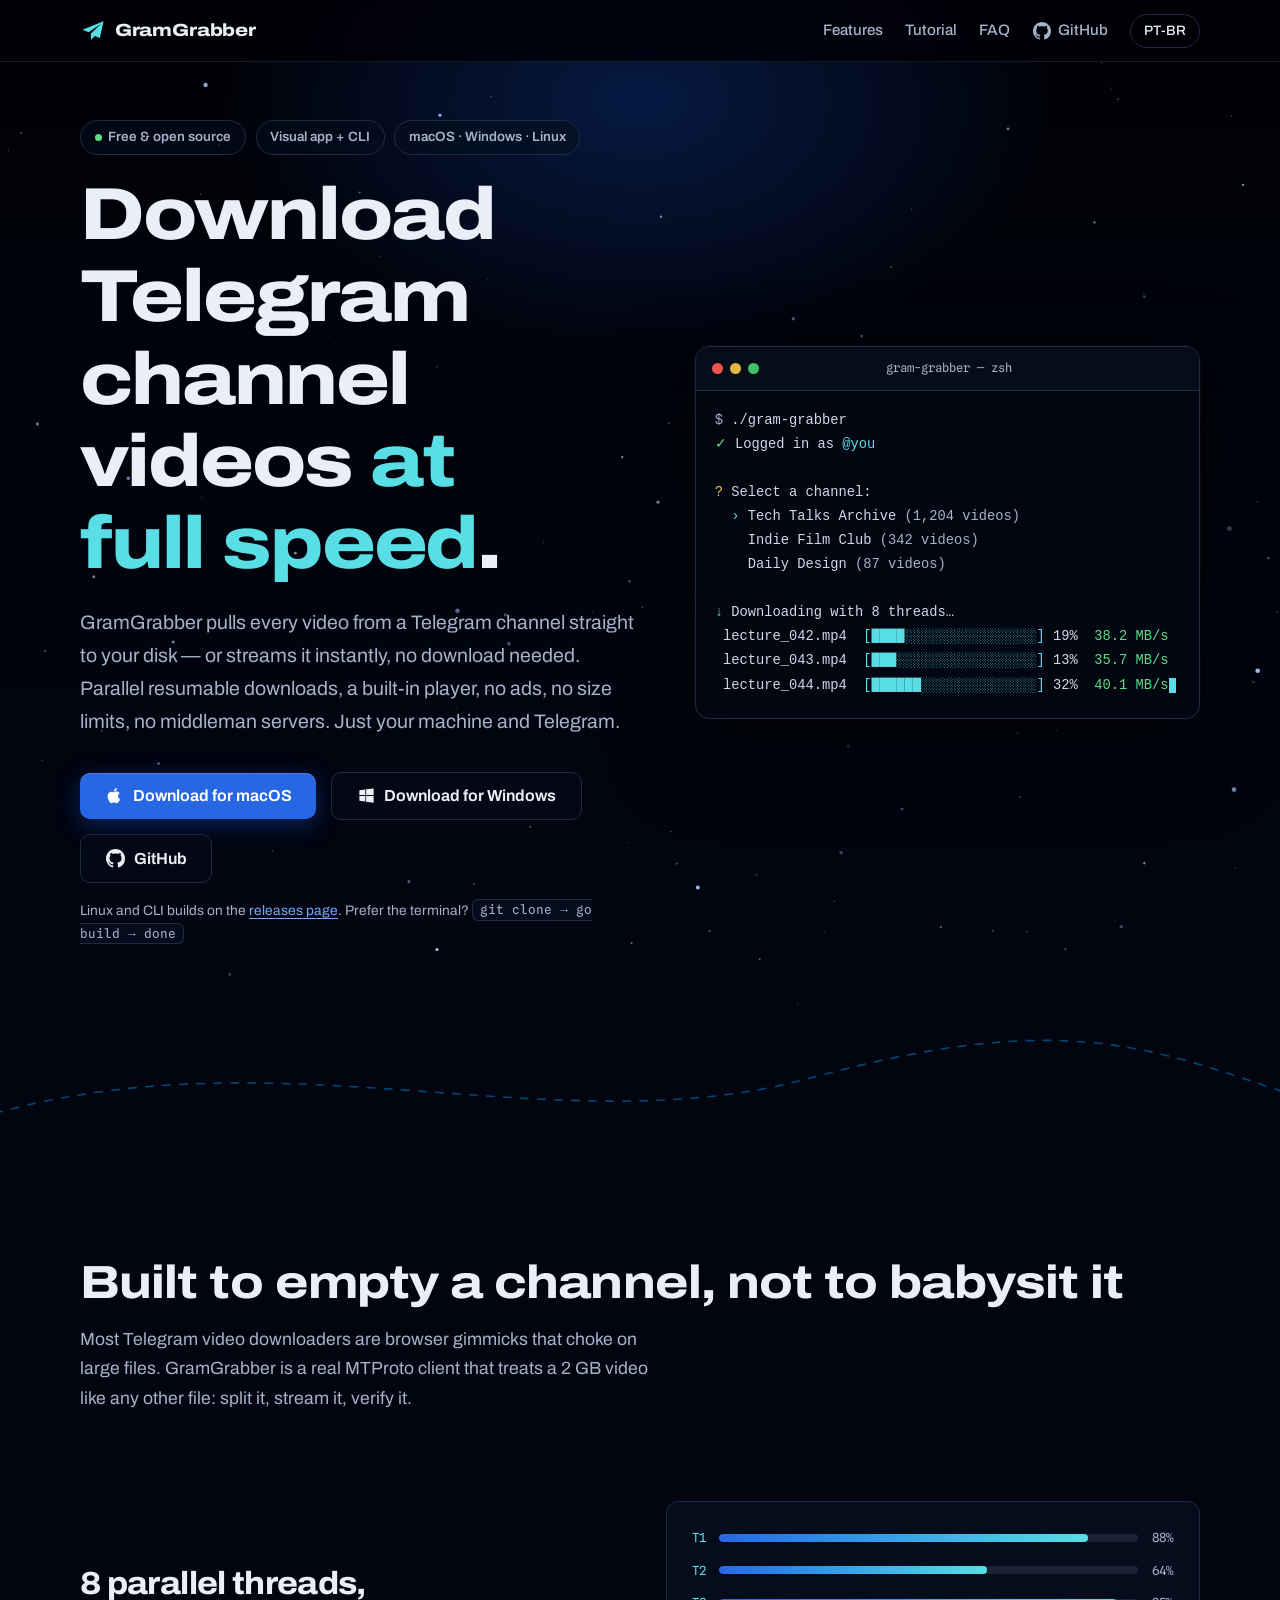
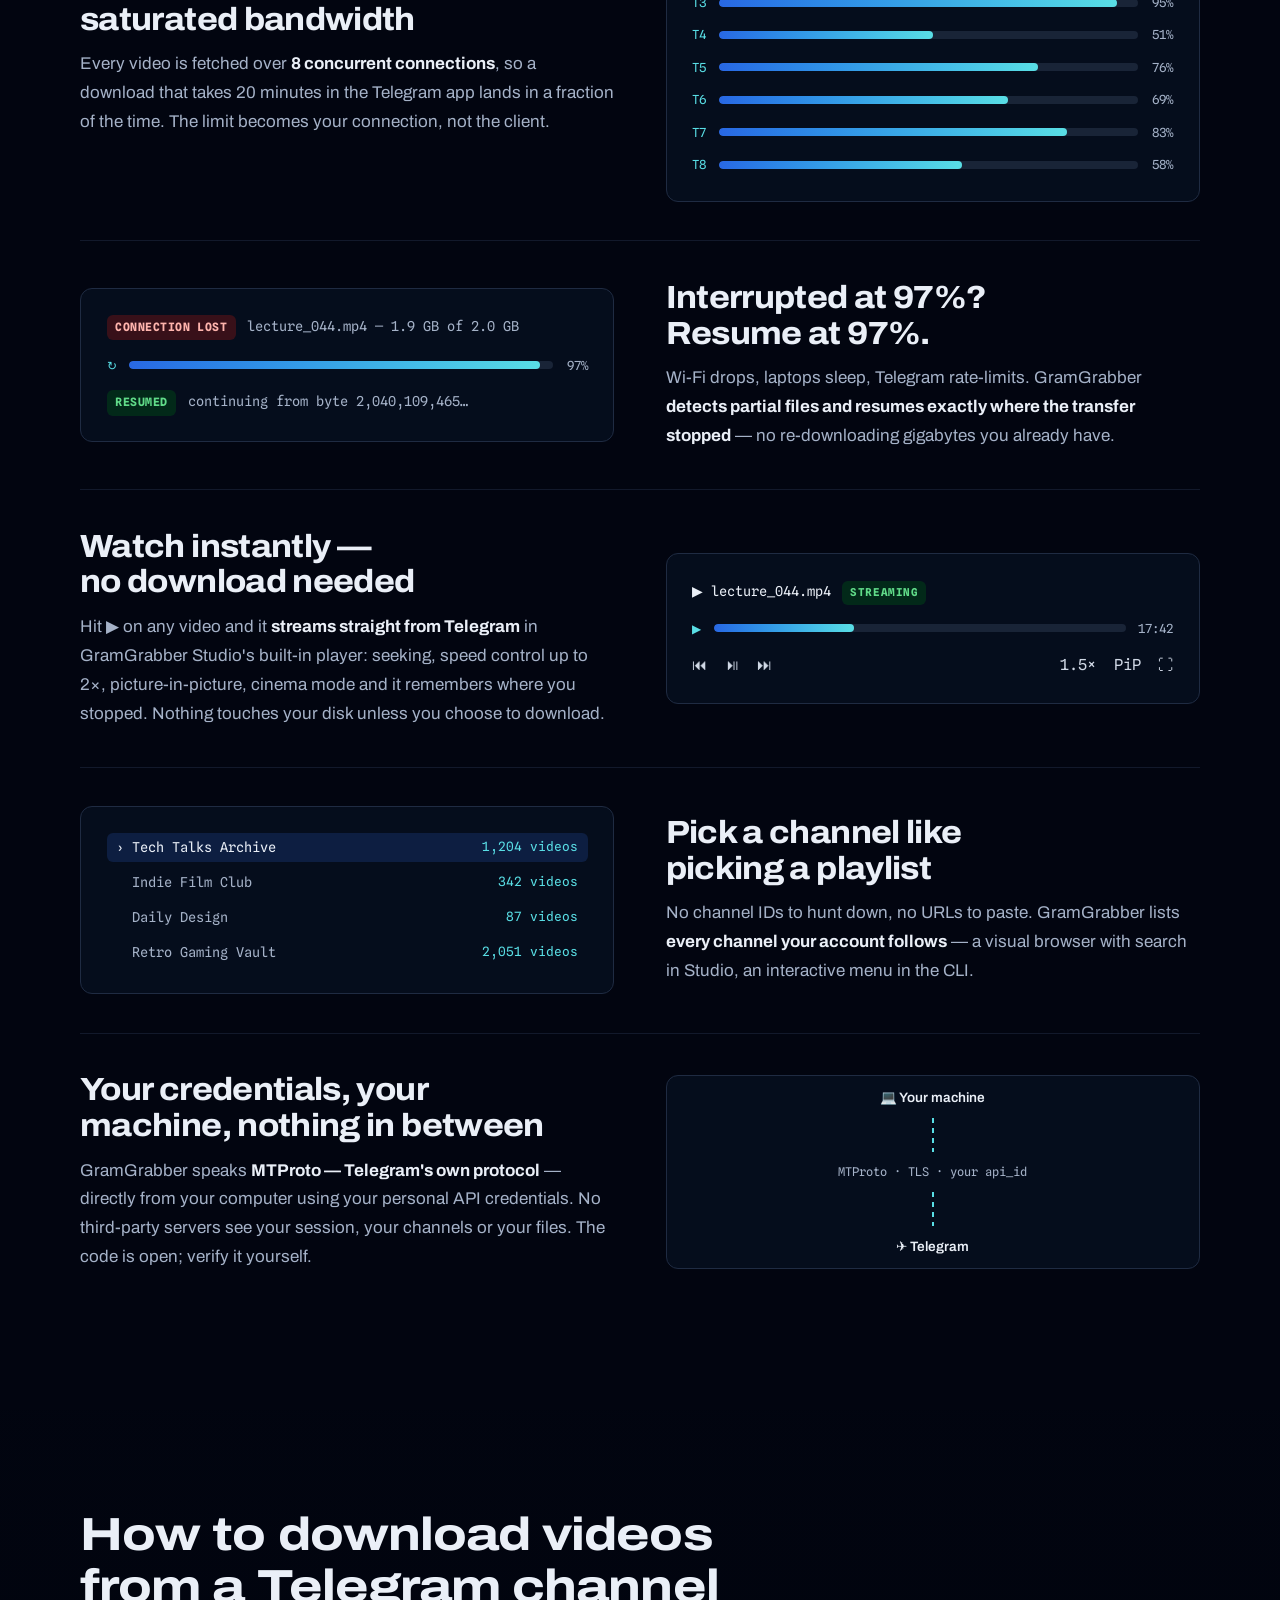
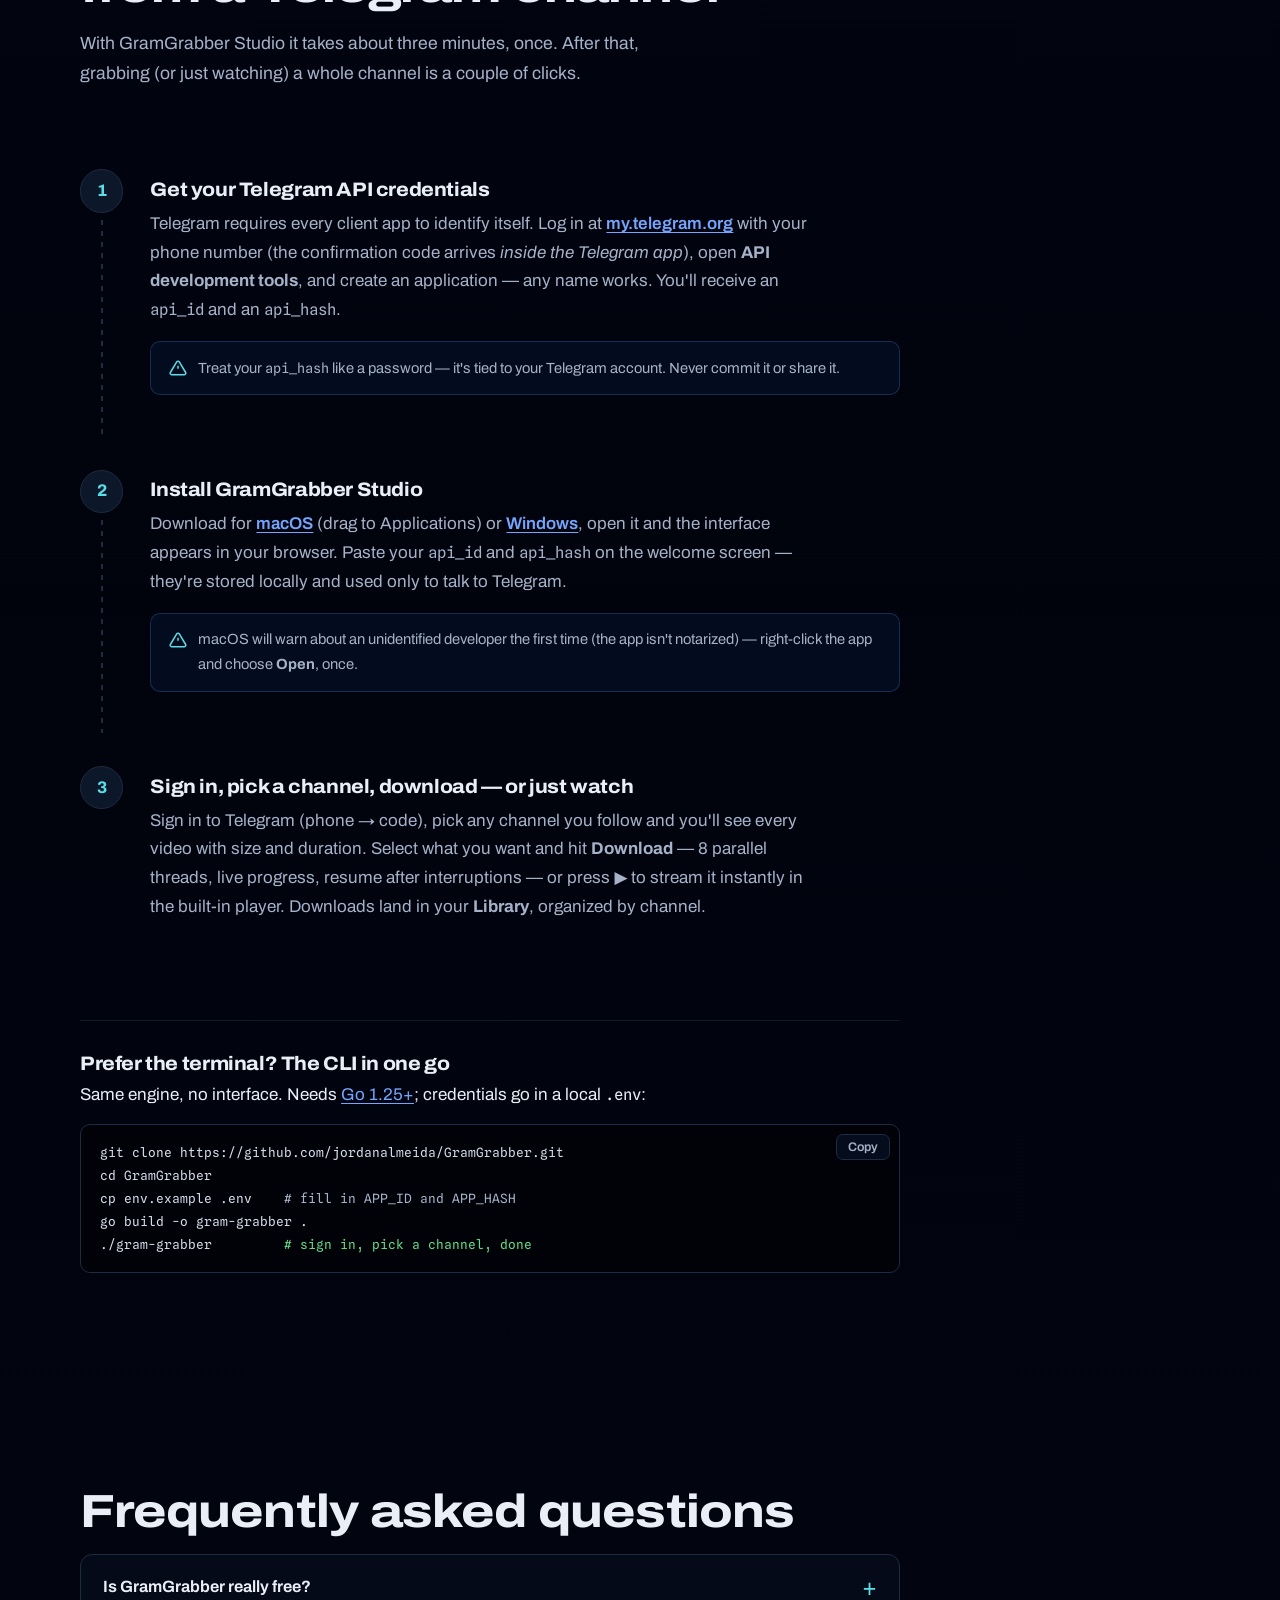
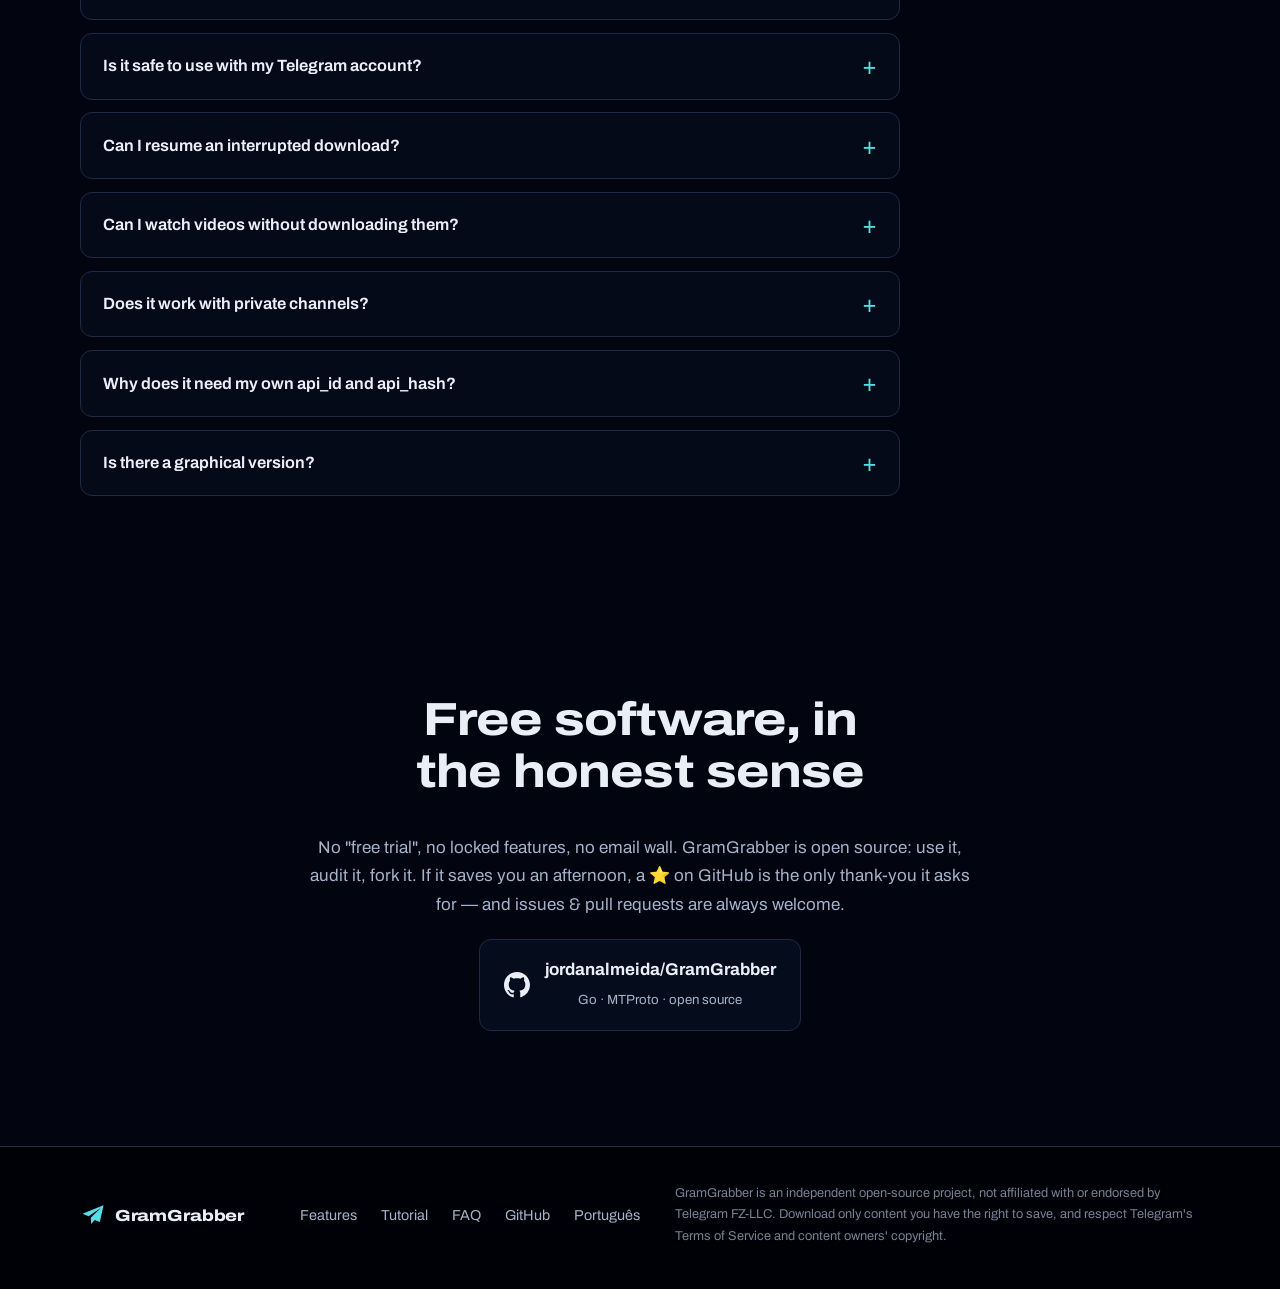
==== commit edc06399: "Update landing page for the v0.1.0 release with Studio - Hero: direct download buttons for the macOS" ====
--- a/docs/index.html
+++ b/docs/index.html
@@ -4,7 +4,7 @@
 <meta charset="UTF-8">
 <meta name="viewport" content="width=device-width, initial-scale=1">
 <title>GramGrabber — Free Open-Source Telegram Channel Video Downloader</title>
-<meta name="description" content="Download videos from Telegram channels at full speed. GramGrabber is a free, open-source downloader with 8 parallel threads, resumable downloads and an interactive channel picker. No ads, no limits.">
+<meta name="description" content="Download videos from Telegram channels at full speed — or watch them instantly without downloading. GramGrabber is a free, open-source app for Mac, Windows and Linux with a built-in player, resumable parallel downloads and no limits.">
 <link rel="canonical" href="https://jordanalmeida.github.io/GramGrabber/">
 <link rel="alternate" hreflang="en" href="https://jordanalmeida.github.io/GramGrabber/">
 <link rel="alternate" hreflang="pt-BR" href="https://jordanalmeida.github.io/GramGrabber/pt/">
@@ -16,7 +16,7 @@
 <meta property="og:type" content="website">
 <meta property="og:site_name" content="GramGrabber">
 <meta property="og:title" content="GramGrabber — Free Open-Source Telegram Channel Video Downloader">
-<meta property="og:description" content="Download every video from a Telegram channel to your disk. 8 parallel threads, resumable downloads, open source. Free forever.">
+<meta property="og:description" content="Download every video from a Telegram channel — or watch instantly without downloading. Visual app for Mac/Windows/Linux with built-in player. Open source, free forever.">
 <meta property="og:url" content="https://jordanalmeida.github.io/GramGrabber/">
 <meta property="og:image" content="https://jordanalmeida.github.io/GramGrabber/og.png">
 <meta property="og:image:width" content="1200">
@@ -38,10 +38,11 @@
   "name": "GramGrabber",
   "operatingSystem": "macOS, Linux, Windows",
   "applicationCategory": "UtilitiesApplication",
-  "description": "A free, open-source CLI tool to download videos from Telegram channels with 8 parallel threads and resumable downloads.",
+  "description": "A free, open-source app to download videos from Telegram channels with parallel resumable downloads, instant streaming playback and a built-in player. Ships as a visual app (Studio) and a CLI.",
   "url": "https://jordanalmeida.github.io/GramGrabber/",
-  "downloadUrl": "https://github.com/jordanalmeida/GramGrabber",
-  "softwareRequirements": "Go 1.25+, Telegram API credentials",
+  "downloadUrl": "https://github.com/jordanalmeida/GramGrabber/releases/latest",
+  "softwareVersion": "0.1.0",
+  "softwareRequirements": "Telegram API credentials",
   "offers": { "@type": "Offer", "price": "0", "priceCurrency": "USD" },
   "isAccessibleForFree": true,
   "license": "https://github.com/jordanalmeida/GramGrabber",
@@ -53,14 +54,12 @@
   "@context": "https://schema.org",
   "@type": "HowTo",
   "name": "How to download videos from a Telegram channel with GramGrabber",
-  "description": "Get Telegram API credentials, build GramGrabber and download every video from a channel in four steps.",
-  "totalTime": "PT10M",
-  "tool": [{ "@type": "HowToTool", "name": "Go 1.25+" }],
+  "description": "Install GramGrabber Studio, connect your Telegram account and download or stream every video from a channel in three steps.",
+  "totalTime": "PT3M",
   "step": [
     { "@type": "HowToStep", "position": 1, "name": "Get your Telegram API credentials", "text": "Log in at my.telegram.org, open API development tools and create an application to receive your api_id and api_hash.", "url": "https://jordanalmeida.github.io/GramGrabber/#step-1" },
-    { "@type": "HowToStep", "position": 2, "name": "Clone and configure", "text": "Clone the GramGrabber repository, copy env.example to .env and fill in APP_ID and APP_HASH.", "url": "https://jordanalmeida.github.io/GramGrabber/#step-2" },
-    { "@type": "HowToStep", "position": 3, "name": "Build", "text": "Run go mod tidy and go build -o gram-grabber to compile the binary.", "url": "https://jordanalmeida.github.io/GramGrabber/#step-3" },
-    { "@type": "HowToStep", "position": 4, "name": "Log in and download", "text": "Run ./gram-grabber, sign in to Telegram, pick a channel from the interactive menu and watch videos land in the downloads folder.", "url": "https://jordanalmeida.github.io/GramGrabber/#step-4" }
+    { "@type": "HowToStep", "position": 2, "name": "Install GramGrabber Studio", "text": "Download the installer for macOS or Windows, open it and paste your credentials on the welcome screen.", "url": "https://jordanalmeida.github.io/GramGrabber/#step-2" },
+    { "@type": "HowToStep", "position": 3, "name": "Sign in and grab videos", "text": "Sign in to Telegram in the browser interface, pick any channel you follow, then download videos at full speed or hit play to stream them instantly.", "url": "https://jordanalmeida.github.io/GramGrabber/#step-3" }
   ]
 }
 </script>
@@ -72,9 +71,10 @@
     { "@type": "Question", "name": "Is GramGrabber really free?", "acceptedAnswer": { "@type": "Answer", "text": "Yes. GramGrabber is free and open source. There are no ads, no premium tier, no download limits and no accounts. You can read every line of code on GitHub." } },
     { "@type": "Question", "name": "Is it safe to use with my Telegram account?", "acceptedAnswer": { "@type": "Answer", "text": "GramGrabber talks directly to Telegram through the official MTProto API using your own API credentials. Nothing passes through third-party servers, and your session stays on your machine." } },
     { "@type": "Question", "name": "Can I resume an interrupted download?", "acceptedAnswer": { "@type": "Answer", "text": "Yes. GramGrabber detects partially downloaded files and offers to resume exactly where the transfer stopped." } },
+    { "@type": "Question", "name": "Can I watch videos without downloading them?", "acceptedAnswer": { "@type": "Answer", "text": "Yes. In GramGrabber Studio, hit play on any video and it streams straight from Telegram with seeking — nothing is saved to disk unless you choose to download." } },
     { "@type": "Question", "name": "Does it work with private channels?", "acceptedAnswer": { "@type": "Answer", "text": "It works with any channel your Telegram account can access, including private channels you are a member of." } },
     { "@type": "Question", "name": "Why does it need my own api_id and api_hash?", "acceptedAnswer": { "@type": "Answer", "text": "Telegram requires every MTProto client to identify itself with API credentials. Using your own keeps the connection between you and Telegram only — GramGrabber never sees or stores them anywhere else." } },
-    { "@type": "Question", "name": "Is there a graphical version?", "acceptedAnswer": { "@type": "Answer", "text": "A desktop app with a graphical interface is on the roadmap. Today GramGrabber ships as a fast command-line tool for macOS, Linux and Windows." } }
+    { "@type": "Question", "name": "Is there a graphical version?", "acceptedAnswer": { "@type": "Answer", "text": "Yes — GramGrabber Studio, with installers for macOS and Windows (plus a Linux binary): browse channels visually, download with live progress and watch videos in a built-in player with speed control, picture-in-picture and cinema mode. The classic CLI is also included." } }
   ]
 }
 </script>
@@ -266,6 +266,14 @@
 .mtproto .link-line{ width:2px; height:34px;
   background:repeating-linear-gradient(180deg, var(--accent) 0 5px, transparent 5px 10px) }
 .mtproto .lbl{ font-size:.75rem; color:var(--muted) }
+.stream-demo{ display:grid; gap:.8rem; color:var(--muted) }
+.stream-demo .sd-title{ color:var(--ink); display:flex; gap:.7rem; align-items:baseline }
+.stream-demo .sd-live{ font-size:.68rem; font-weight:700; letter-spacing:.05em;
+  padding:.16rem .5rem; border-radius:6px; background:oklch(32% 0.1 152 / .55);
+  color:var(--success) }
+.stream-demo .sd-controls{ display:flex; gap:1.1rem; align-items:center; font-size:.95rem;
+  color:oklch(88% 0.02 262) }
+.stream-demo .sd-gap{ flex:1 }
 
 /* ============ tutorial ============ */
 .tutorial{ background:linear-gradient(180deg, var(--bg) 0%, oklch(10% 0.03 262) 50%, var(--bg) 100%) }
@@ -297,6 +305,10 @@
   border:1px solid oklch(38% 0.09 262 / .6); border-radius:10px; padding:.85rem 1.1rem;
   font-size:.92rem; color:var(--muted) }
 .step-tip svg{ flex:none; width:18px; height:18px; margin-top:.22rem; stroke:var(--accent) }
+.cli-alt{ max-width:820px; margin-top:2.5rem; padding-top:2rem;
+  border-top:1px solid color-mix(in oklab, var(--line) 55%, transparent) }
+.cli-alt h3{ margin-bottom:.4rem }
+.cli-alt .hint{ margin-bottom:.4rem }
 
 /* ============ faq ============ */
 .faq-list{ max-width:820px; display:grid; gap:.8rem }
@@ -377,22 +389,26 @@
     <div>
       <div class="hero-badges">
         <span class="pill"><span class="dot"></span>Free &amp; open source</span>
-        <span class="pill">CLI · Go</span>
-        <span class="pill">macOS · Linux · Windows</span>
+        <span class="pill">Visual app + CLI</span>
+        <span class="pill">macOS · Windows · Linux</span>
       </div>
       <h1>Download Telegram channel videos <em>at full speed</em>.</h1>
-      <p class="hero-sub">GramGrabber pulls every video from a Telegram channel straight to your disk — 8 parallel threads, resumable downloads, an interactive channel picker. No ads, no size limits, no middleman servers. Just your machine and Telegram.</p>
+      <p class="hero-sub">GramGrabber pulls every video from a Telegram channel straight to your disk — or streams it instantly, no download needed. Parallel resumable downloads, a built-in player, no ads, no size limits, no middleman servers. Just your machine and Telegram.</p>
       <div class="cta-row">
-        <a class="btn btn-primary" href="#tutorial">
-          <svg viewBox="0 0 24 24" aria-hidden="true"><path d="M12 3v10.6l3.8-3.8 1.4 1.4-6.2 6.2-6.2-6.2 1.4-1.4L10 13.6V3h2Zm-8 16h16v2H4v-2Z"/></svg>
-          Get started in 10 minutes
+        <a class="btn btn-primary" href="https://github.com/jordanalmeida/GramGrabber/releases/latest/download/GramGrabber-Studio-mac.dmg">
+          <svg viewBox="0 0 24 24" aria-hidden="true"><path d="M16.4 12.7c0-2.4 2-3.6 2.1-3.7-1.1-1.7-2.9-1.9-3.5-1.9-1.5-.2-2.9.9-3.7.9-.8 0-1.9-.9-3.2-.86-1.6 0-3.1 1-4 2.4-1.7 3-0.4 7.4 1.2 9.8.8 1.2 1.8 2.5 3.1 2.4 1.2-.05 1.7-.8 3.2-.8s1.9.8 3.2.77c1.3 0 2.2-1.2 3-2.4.9-1.4 1.3-2.7 1.3-2.8-.03-.01-2.6-1-2.6-3.9ZM14 5.6c.7-.8 1.1-1.9 1-3-1 .04-2.1.65-2.8 1.4-.6.7-1.2 1.8-1 2.9 1.1.1 2.2-.5 2.8-1.4Z"/></svg>
+          Download for macOS
+        </a>
+        <a class="btn btn-ghost" href="https://github.com/jordanalmeida/GramGrabber/releases/latest/download/gram-grabber-studio_windows.exe">
+          <svg viewBox="0 0 24 24" aria-hidden="true"><path d="M3 5.5 10.5 4.4v7.1H3V5.5Zm0 13 7.5 1.1v-7H3v5.9ZM11.5 4.2 21 3v8.5h-9.5V4.2Zm0 15.6L21 21v-8.5h-9.5v7.3Z"/></svg>
+          Download for Windows
         </a>
         <a class="btn btn-ghost" href="https://github.com/jordanalmeida/GramGrabber" rel="noopener">
           <svg viewBox="0 0 16 16" aria-hidden="true"><path d="M8 0C3.58 0 0 3.58 0 8c0 3.54 2.29 6.53 5.47 7.59.4.07.55-.17.55-.38 0-.19-.01-.82-.01-1.49-2.01.37-2.53-.49-2.69-.94-.09-.23-.48-.94-.82-1.13-.28-.15-.68-.52-.01-.53.63-.01 1.08.58 1.23.82.72 1.21 1.87.87 2.33.66.07-.52.28-.87.51-1.07-1.78-.2-3.64-.89-3.64-3.95 0-.87.31-1.59.82-2.15-.08-.2-.36-1.02.08-2.12 0 0 .67-.21 2.2.82.64-.18 1.32-.27 2-.27s1.36.09 2 .27c1.53-1.04 2.2-.82 2.2-.82.44 1.1.16 1.92.08 2.12.51.56.82 1.27.82 2.15 0 3.07-1.87 3.75-3.65 3.95.29.25.54.73.54 1.48 0 1.07-.01 1.93-.01 2.2 0 .21.15.46.55.38A8.01 8.01 0 0 0 16 8c0-4.42-3.58-8-8-8Z"/></svg>
-          Star on GitHub
+          GitHub
         </a>
       </div>
-      <p class="hero-note">Built with Go and the official Telegram API. <code>git clone → go build → done</code></p>
+      <p class="hero-note">Linux and CLI builds on the <a href="https://github.com/jordanalmeida/GramGrabber/releases/latest" rel="noopener">releases page</a>. Prefer the terminal? <code>git clone → go build → done</code></p>
     </div>
 
     <div class="term reveal" aria-label="GramGrabber terminal demo">
@@ -457,8 +473,20 @@
 
     <div class="feat reveal">
       <div>
+        <h3>Watch instantly — no download needed</h3>
+        <p>Hit ▶ on any video and it <strong>streams straight from Telegram</strong> in GramGrabber Studio's built-in player: seeking, speed control up to 2×, picture-in-picture, cinema mode and it remembers where you stopped. Nothing touches your disk unless you choose to download.</p>
+      </div>
+      <div class="feat-visual stream-demo" role="img" aria-label="Built-in player streaming a video with progress and controls">
+        <div class="sd-title">▶ lecture_044.mp4 <span class="sd-live">STREAMING</span></div>
+        <div class="thread"><span class="tno">▶</span><span class="track"><span class="fill" style="--w:34%"></span></span><span class="pct">17:42</span></div>
+        <div class="sd-controls"><span>⏮</span><span>⏯</span><span>⏭</span><span class="sd-gap"></span><span>1.5×</span><span>PiP</span><span>⛶</span></div>
+      </div>
+    </div>
+
+    <div class="feat reveal">
+      <div>
         <h3>Pick a channel like picking a playlist</h3>
-        <p>No channel IDs to hunt down, no URLs to paste. GramGrabber lists <strong>every channel your account follows</strong> in an interactive menu — arrow keys, enter, downloading.</p>
+        <p>No channel IDs to hunt down, no URLs to paste. GramGrabber lists <strong>every channel your account follows</strong> — a visual browser with search in Studio, an interactive menu in the CLI.</p>
       </div>
       <div class="feat-visual picker-demo" role="img" aria-label="Interactive channel selection menu">
         <div class="sel"><span>› Tech Talks Archive</span><span class="count">1,204 videos</span></div>
@@ -488,7 +516,7 @@
 <section id="tutorial" class="tutorial" aria-labelledby="tutorial-h">
   <div class="wrap">
     <h2 id="tutorial-h" class="reveal">How to download videos from a Telegram channel</h2>
-    <p class="section-lede reveal">Four steps, about ten minutes, one-time setup. After this, downloading a whole channel is a single command.</p>
+    <p class="section-lede reveal">With GramGrabber Studio it takes about three minutes, once. After that, grabbing (or just watching) a whole channel is a couple of clicks.</p>
 
     <div class="steps">
       <div class="step reveal" id="step-1">
@@ -501,31 +529,28 @@
       </div>
 
       <div class="step reveal" id="step-2">
-        <h3>Clone and configure</h3>
-        <p>Grab the source and drop your credentials into a local <code>.env</code> file:</p>
-        <div class="codeblock"><pre><code>git clone https://github.com/jordanalmeida/GramGrabber.git
+        <h3>Install GramGrabber Studio</h3>
+        <p>Download for <a href="https://github.com/jordanalmeida/GramGrabber/releases/latest/download/GramGrabber-Studio-mac.dmg">macOS</a> (drag to Applications) or <a href="https://github.com/jordanalmeida/GramGrabber/releases/latest/download/gram-grabber-studio_windows.exe">Windows</a>, open it and the interface appears in your browser. Paste your <code>api_id</code> and <code>api_hash</code> on the welcome screen — they're stored locally and used only to talk to Telegram.</p>
+        <div class="step-tip">
+          <svg viewBox="0 0 24 24" fill="none" stroke-width="2" aria-hidden="true"><path d="M12 9v4m0 4h.01M10.3 3.9 1.8 18a2 2 0 0 0 1.7 3h17a2 2 0 0 0 1.7-3L13.7 3.9a2 2 0 0 0-3.4 0Z"/></svg>
+          <span>macOS will warn about an unidentified developer the first time (the app isn't notarized) — right-click the app and choose <strong>Open</strong>, once.</span>
+        </div>
+      </div>
+
+      <div class="step reveal" id="step-3">
+        <h3>Sign in, pick a channel, download — or just watch</h3>
+        <p>Sign in to Telegram (phone → code), pick any channel you follow and you'll see every video with size and duration. Select what you want and hit <strong>Download</strong> — 8 parallel threads, live progress, resume after interruptions — or press <strong>▶</strong> to stream it instantly in the built-in player. Downloads land in your <strong>Library</strong>, organized by channel.</p>
+      </div>
+    </div>
+
+    <div class="cli-alt reveal">
+      <h3 id="cli">Prefer the terminal? The CLI in one go</h3>
+      <p class="hint">Same engine, no interface. Needs <a href="https://go.dev/dl/" rel="noopener">Go 1.25+</a>; credentials go in a local <code>.env</code>:</p>
+      <div class="codeblock"><pre><code>git clone https://github.com/jordanalmeida/GramGrabber.git
 cd GramGrabber
-cp env.example .env</code></pre><button class="copy-btn" type="button" aria-label="Copy commands">Copy</button></div>
-        <p>Then edit <code>.env</code>:</p>
-        <div class="codeblock"><pre><code>APP_ID=1234567
-APP_HASH=your_api_hash_here</code></pre><button class="copy-btn" type="button" aria-label="Copy .env template">Copy</button></div>
-      </div>
-
-      <div class="step reveal" id="step-3">
-        <h3>Build the binary</h3>
-        <p>You need <a href="https://go.dev/dl/" rel="noopener">Go 1.25 or newer</a>. Two commands and you have a native executable:</p>
-        <div class="codeblock"><pre><code>go mod tidy
-go build -o gram-grabber .</code></pre><button class="copy-btn" type="button" aria-label="Copy build commands">Copy</button></div>
-      </div>
-
-      <div class="step reveal" id="step-4">
-        <h3>Log in, pick a channel, download</h3>
-        <p>Run it. The first time, GramGrabber signs you into Telegram (code arrives in the app). Then choose any channel from the menu and it starts pulling videos into the <code>downloads/</code> folder.</p>
-        <div class="codeblock"><pre><code>./gram-grabber</code></pre><button class="copy-btn" type="button" aria-label="Copy run command">Copy</button></div>
-        <div class="codeblock"><pre><code><span class="cm"># interrupted? just run it again —</span>
-<span class="cm"># it resumes right where it stopped</span>
-./gram-grabber   <span class="cs"># ↻ resuming lecture_044.mp4 at 97%</span></code></pre><button class="copy-btn" type="button" aria-label="Copy resume command">Copy</button></div>
-      </div>
+cp env.example .env    <span class="cm"># fill in APP_ID and APP_HASH</span>
+go build -o gram-grabber .
+./gram-grabber         <span class="cs"># sign in, pick a channel, done</span></code></pre><button class="copy-btn" type="button" aria-label="Copy CLI commands">Copy</button></div>
     </div>
   </div>
 </section>
@@ -548,6 +573,10 @@
         <div class="faq-a"><p>Yes. GramGrabber detects partially downloaded files and offers to continue exactly where the transfer stopped — even after a crash, a network drop or a reboot.</p></div>
       </details>
       <details class="faq-item reveal">
+        <summary>Can I watch videos without downloading them?</summary>
+        <div class="faq-a"><p>Yes. In GramGrabber Studio, hit ▶ on any video and it streams straight from Telegram with seeking, speed control and picture-in-picture — nothing is saved to disk unless you choose to download.</p></div>
+      </details>
+      <details class="faq-item reveal">
         <summary>Does it work with private channels?</summary>
         <div class="faq-a"><p>It works with any channel your Telegram account can access, including private channels you're a member of. It cannot (and will not) access channels you don't belong to.</p></div>
       </details>
@@ -557,7 +586,7 @@
       </details>
       <details class="faq-item reveal">
         <summary>Is there a graphical version?</summary>
-        <div class="faq-a"><p>A desktop app with a graphical interface is on the roadmap. Today GramGrabber ships as a fast CLI for macOS, Linux and Windows — <a href="https://github.com/jordanalmeida/GramGrabber" rel="noopener">watch the repo</a> to be notified when the GUI lands.</p></div>
+        <div class="faq-a"><p>Yes — <strong>GramGrabber Studio</strong>, with installers for <a href="https://github.com/jordanalmeida/GramGrabber/releases/latest/download/GramGrabber-Studio-mac.dmg">macOS</a> and <a href="https://github.com/jordanalmeida/GramGrabber/releases/latest/download/gram-grabber-studio_windows.exe">Windows</a> (plus a Linux binary): browse channels visually, download with live progress and watch videos in a built-in player with speed control, picture-in-picture and cinema mode. The classic CLI is also included.</p></div>
       </details>
     </div>
   </div>
